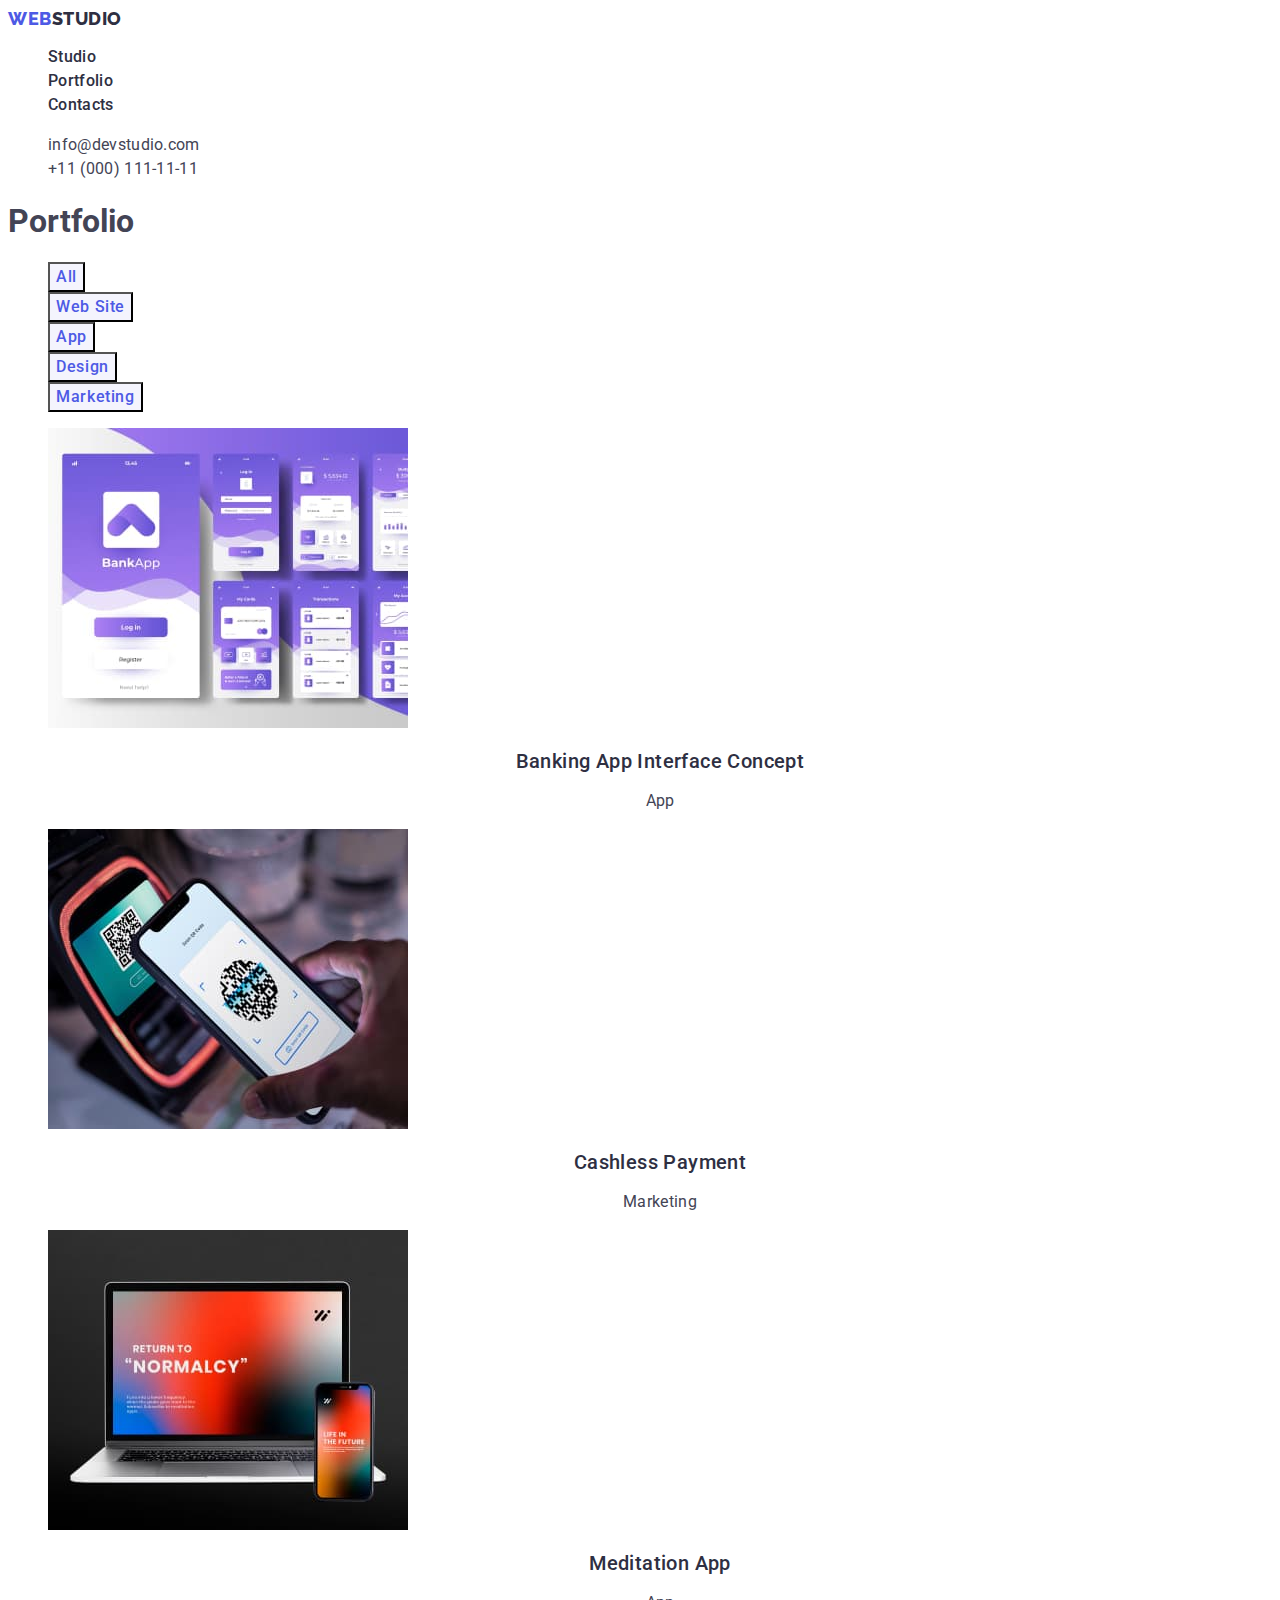
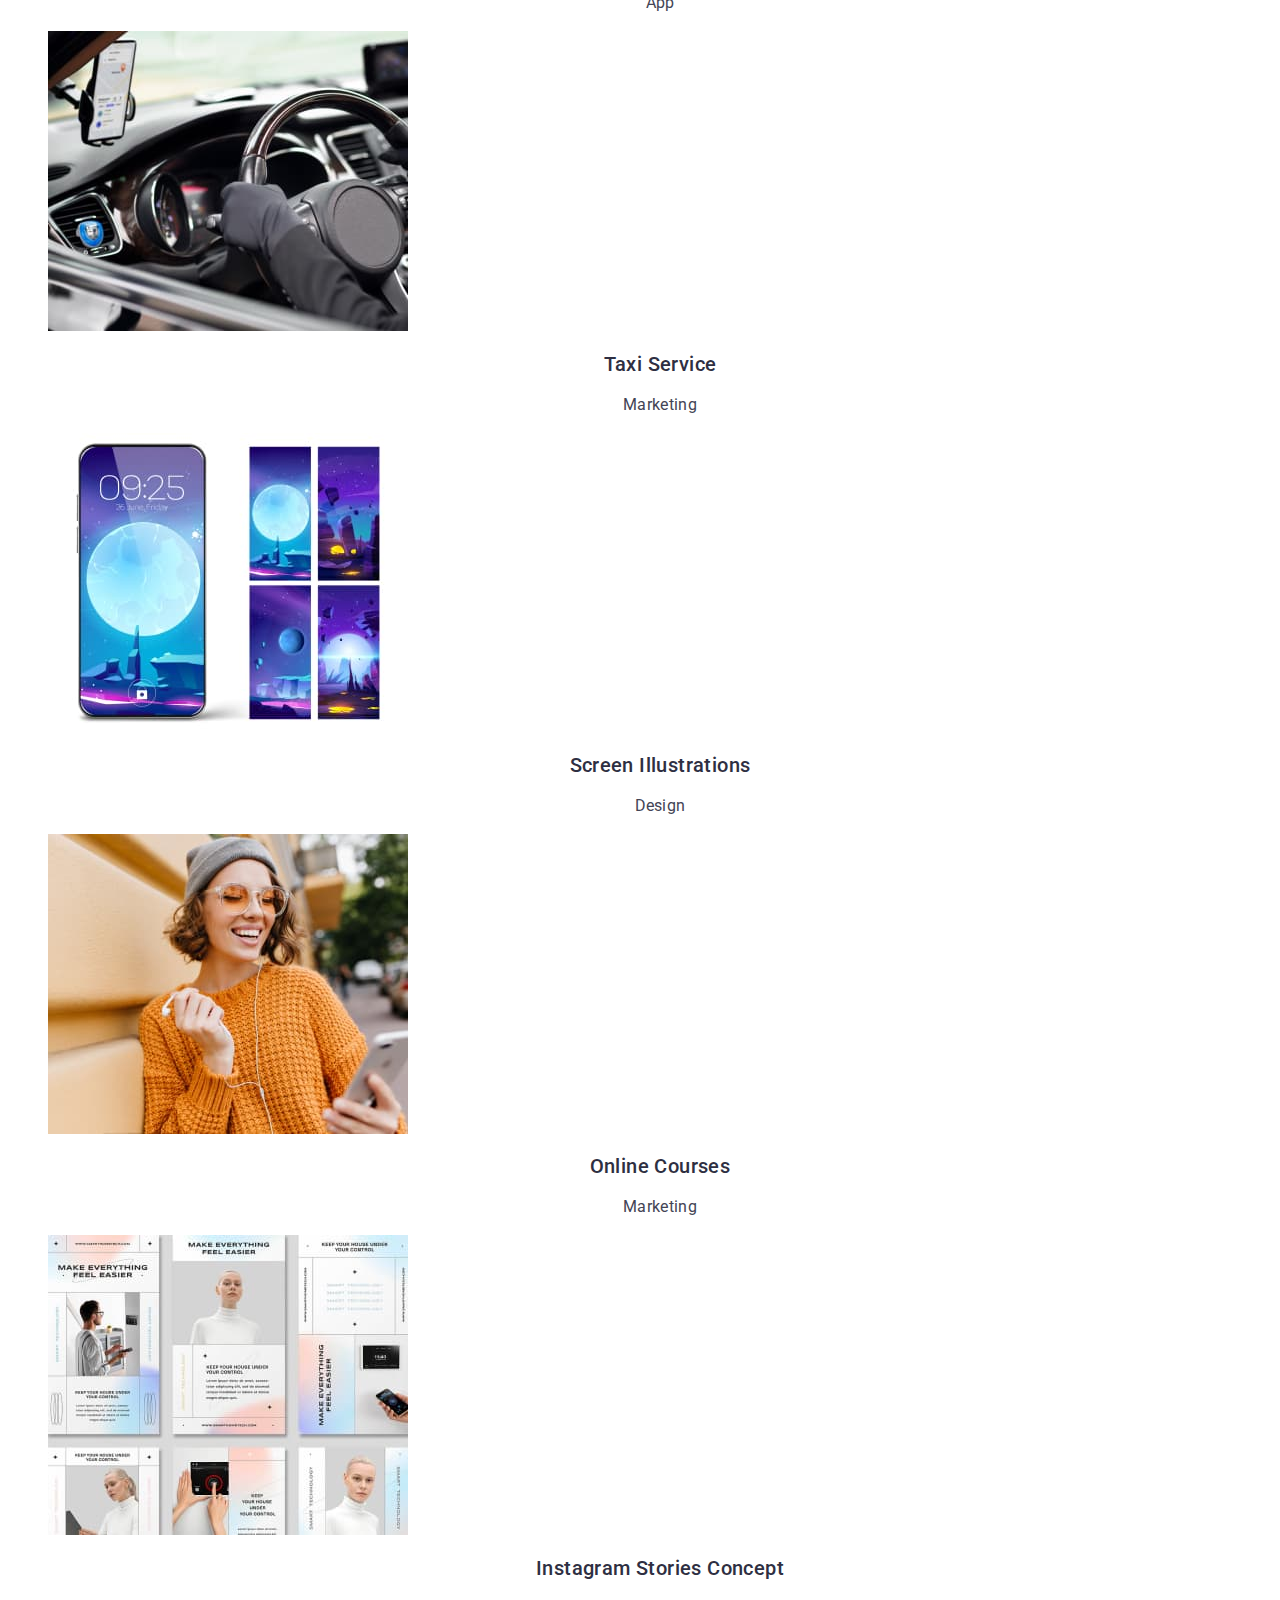
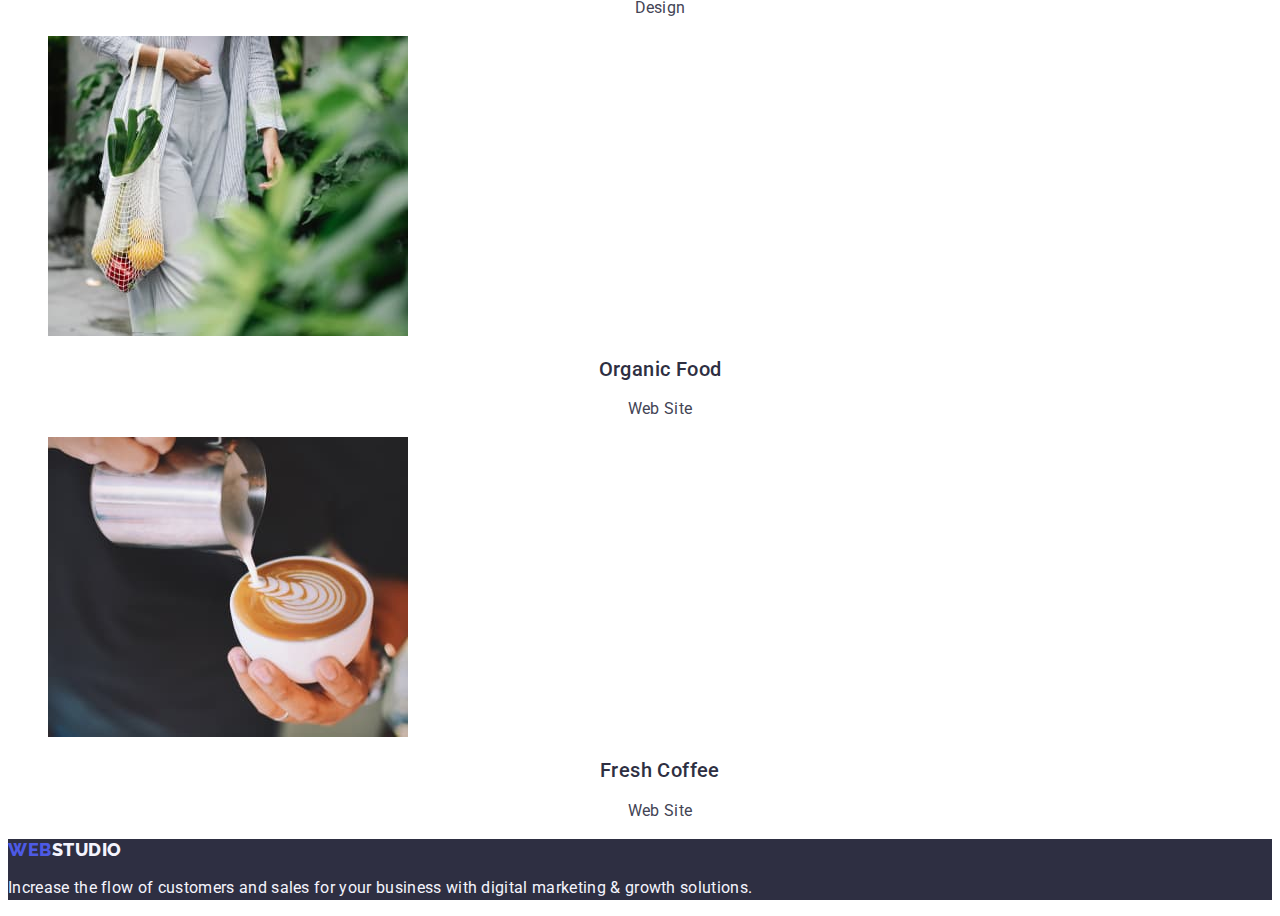
==== portfolio.html @ 51869959 "Initial commit" ====
<!DOCTYPE html>
<html lang="en">
  <head>
    <meta charset="UTF-8" />
    <meta http-equiv="X-UA-Compatible" content="IE=edge" />
    <meta name="viewport" content="width=device-width, initial-scale=1.0" />
    <title>Web Studio</title>
    <link rel="preconnect" href="https://fonts.googleapis.com" />
    <link rel="preconnect" href="https://fonts.gstatic.com" crossorigin />
    <link
      href="https://fonts.googleapis.com/css2?family=Raleway:wght@800&family=Roboto:wght@400;500;700;900&display=swap"
      rel="stylesheet"
    />
    <link rel="stylesheet" href="./css/styles.css" />
  </head>
  <body>
    <!-- HEADER -->
    <header>
      <nav>
        <a class="link logo" href="./index.html"
          >Web<span class="logo-studio">Studio</span></a
        >
        <ul class="list">
          <li>
            <a class="link menu-item" href="./index.html">Studio</a>
          </li>
          <li>
            <a class="link menu-item" href="./portfolio.html">Portfolio</a>
          </li>
          <li>
            <a class="link menu-item" href="">Contacts</a>
          </li>
        </ul>
      </nav>
      <address class="contact">
        <ul class="list contact-list">
          <li>
            <a class="link contact-item" href="mailto:info@devstudio.com"
              >info@devstudio.com</a
            >
          </li>
          <li>
            <a class="link contact-item" href="tel:+110001111111"
              >+11 (000) 111-11-11</a
            >
          </li>
        </ul>
      </address>
    </header>
    <main>
      <section>
        <h1>Portfolio</h1>
        <ul class="list">
          <li>
            <button class="btn-menu" type="button">All</button>
          </li>
          <li>
            <button class="btn-menu" type="button">Web Site</button>
          </li>
          <li>
            <button class="btn-menu" type="button">App</button>
          </li>
          <li>
            <button class="btn-menu" type="button">Design</button>
          </li>
          <li>
            <button class="btn-menu" type="button">Marketing</button>
          </li>
        </ul>
        <ul class="list">
          <li>
            <a class="link" href="">
              <img
                src="./images/portfolio/banking-app.jpg"
                alt="Examples of mobile banking application pages"
                width="360"
                height="300"
              />
              <h2 class="section-secondary-topic">
                Banking App Interface Concept
              </h2>
              <p class="section-description">App</p>
            </a>
          </li>
          <li>
            <a class="link" href="">
              <img
                src="./images/portfolio/cashless-payment.jpg"
                alt="using a smartphone, they scan the QR code from the payment terminal"
                width="360"
                height="300"
              />
              <h2 class="section-secondary-topic">Cashless Payment</h2>
              <p class="section-description">Marketing</p>
            </a>
          </li>
          <li>
            <a class="link" href="">
              <img
                src="./images/portfolio/meditation-app.jpg"
                alt="laptop and smartphone on which the application is open"
                width="360"
                height="300"
              />
              <h2 class="section-secondary-topic">Meditation App</h2>
              <p class="section-description">App</p>
            </a>
          </li>
          <li>
            <a class="link" href="">
              <img
                src="./images/portfolio/taxi-service.jpg"
                alt="the inside of the car driver's side, a smartphone with an open application - map is fixed on the windshield"
                width="360"
                height="300"
              />
              <h2 class="section-secondary-topic">Taxi Service</h2>
              <p class="section-description">Marketing</p>
            </a>
          </li>
          <li>
            <a class="link" href="">
              <img
                src="./images/portfolio/screen-illustrations.jpg"
                alt="a smartphone with an active screen showing wallpaper for the screen on the theme of the month, next to the smartphone are four examples of wallpaper for the screen on the theme of the month"
                width="360"
                height="300"
              />
              <h2 class="section-secondary-topic">Screen Illustrations</h2>
              <p class="section-description">Design</p>
            </a>
          </li>
          <li>
            <a class="link" href="">
              <img
                src="./images/portfolio/online-courses.jpg"
                alt="smiling girl in a sweater, glasses and a hat who holds a smartphone and headphones in her hands"
                width="360"
                height="300"
              />
              <h2 class="section-secondary-topic">Online Courses</h2>
              <p class="section-description">Marketing</p>
            </a>
          </li>
          <li>
            <a class="link" href="">
              <img
                src="./images/portfolio/instagram-stories.jpg"
                alt="Instagram stories showing design examples"
                width="360"
                height="300"
              />
              <h2 class="section-secondary-topic">Instagram Stories Concept</h2>
              <p class="section-description">Design</p>
            </a>
          </li>
          <li>
            <a class="link" href="">
              <img
                src="./images/portfolio/organic-food.jpg"
                alt="a woman in whose hands a ribbon of organic material with bio food"
                width="360"
                height="300"
              />
              <h2 class="section-secondary-topic">Organic Food</h2>
              <p class="section-description">Web Site</p>
            </a>
          </li>
          <li>
            <a class="link" href="">
              <img
                src="./images/portfolio/fresh-coffee.jpg"
                alt="man pouring cream into a cup of coffee"
                width="360"
                height="300"
              />
              <h2 class="section-secondary-topic">Fresh Coffee</h2>
              <p class="section-description">Web Site</p>
            </a>
          </li>
        </ul>
      </section>
    </main>
    <!-- FOOTER -->
    <footer class="footer">
      <a class="link logo" href="./index.html"
        >Web<span class="logo-studio logo-footer">Studio</span></a
      >
      <p class="footer-description">
        Increase the flow of customers and sales for your business with digital
        marketing & growth solutions.
      </p>
    </footer>
  </body>
</html>
---- css/styles.css ----
:root{
    --primary-color: #434455;
    --secondory-color: #2E2F42; 
    --primary-background: #FFFFFF;
    --sekondory-background: #2E2F42;
    --btn-hero-background: #4D5AE5;
    --active-color: #404BBF;
    --section-description-color: #434455;
    --footer-description-color: #F4F4FD;
    --hero-font-color: #FFFFFF;
    --btn-menu-color: #4D5AE5;
    --btn-menu-background: #F4F4FD;
    --active-font-color:#ffffff;
    --logo-font-color:#4d5ae5;
    --section-team-beckground: #F4F4FD;
}

body{
    font-family: 'Roboto', sans-serif;
    background: var(--primary-background);
    color: var(--primary-color);

}

.list {
    list-style: none;
}

.link {
    text-decoration: none;

}

/* ================= HEADER ====================== */
.logo{
    font-family: 'Raleway',sans-serif;
    font-style: normal;
    font-weight: 800;
    font-size: 18px;
    line-height: 1.17;
    letter-spacing: 0.03em;
    text-transform: uppercase;
    color: var(--logo-font-color);
}

.logo-studio{
   color: #2e2f42; 
}

.logo:hover,
.logo:focus {
    color: var(--active-color)
}

.menu-item {
    font-style: normal;
    font-weight: 500;
    font-size: 16px;
    line-height: 1.5;
    letter-spacing: 0.02em;
    color: var(--secondory-color);
}

.menu-item:hover,
.menu-item:focus {
    color: var(--active-color);
}

.contact {
    font-style: normal;
}

.contact-item {
    font-style: normal;
    font-weight: 400;
    font-size: 16px;
    line-height: 1.5;
    letter-spacing: 0.02em;
    color: var(--primary-color);
}
.contact-item:hover,
.contact-item:focus {
    color: var(--active-color);
}
/* ================= /HEADER ====================== */

/* ================= HERO ====================== */
.hero{
    background: var(--sekondory-background);
}
.hero-topic{
    font-style: normal;
    font-weight: 700;
    font-size: 56px;
    line-height: 1.07;
    text-align: center;
    letter-spacing: 0.02em;
    color: var(--hero-font-color);
}

.btn-hero{
    font-family: 'Roboto', sans-serif;
    font-weight: 500;
    font-size: 16px;
    line-height: 1.5;
    letter-spacing: 0.04em;
    color: var(--hero-font-color);
    background: var(--btn-hero-background);
    cursor: pointer;
}

.btn-hero:hover,
.btn-hero:focus {
    background: var(--active-color);
}
/* ================= /HERO ====================== */

/* ================= MAIN ====================== */
.section-secondary-topic{
    font-weight: 500;
    font-size: 20px;
    line-height: 1.2;
    text-align: center;
    letter-spacing: 0.02em;
    text-transform: capitalize;
    color: var(--secondory-color);
}

.section-description{
    font-size: 16px;
    line-height: 1.5;
    text-align: center;
    letter-spacing: 0.02em;
    color: var(--section-description-color);
}


.section-primary-topic{
    font-weight: 700;
    font-size: 36px;
    line-height: 1.11;
    text-align: center;
    letter-spacing: 0.02em;
    text-transform: capitalize;
    color: var(--secondory-color);
}

.section-team {
    background: var(--section-team-beckground);

}

.team-item{
    background-color: #FFFFFF;
}

/* ================= /MAIN ====================== */

/* ================= FOOTER ====================== */
.footer {
    background-color: var(--sekondory-background);
}
.footer-description {
    font-size: 16px;
    line-height: 1.5;
    letter-spacing: 0.02em;
    color: var(--footer-description-color);
}

.logo-footer{
    color:#f4f4fd;
}
/* ================= /FOOTER =====================FOOTER */


/* ================= PORTFOLIO =====================*/
.btn-menu{
    font-family: 'Roboto', sans-serif ;
    font-style: normal;
    font-weight: 500;
    font-size: 16px;
    line-height: 1.5;
    letter-spacing: 0.04em;
    color: var(--btn-menu-color);
    background: var(--btn-menu-background);
    cursor: pointer;
}

.btn-menu:hover,
.btn-menu:focus {
    color: var(--active-font-color);
    background: var(--active-color);
}

/* ================= /PORTFOLIO =====================*/
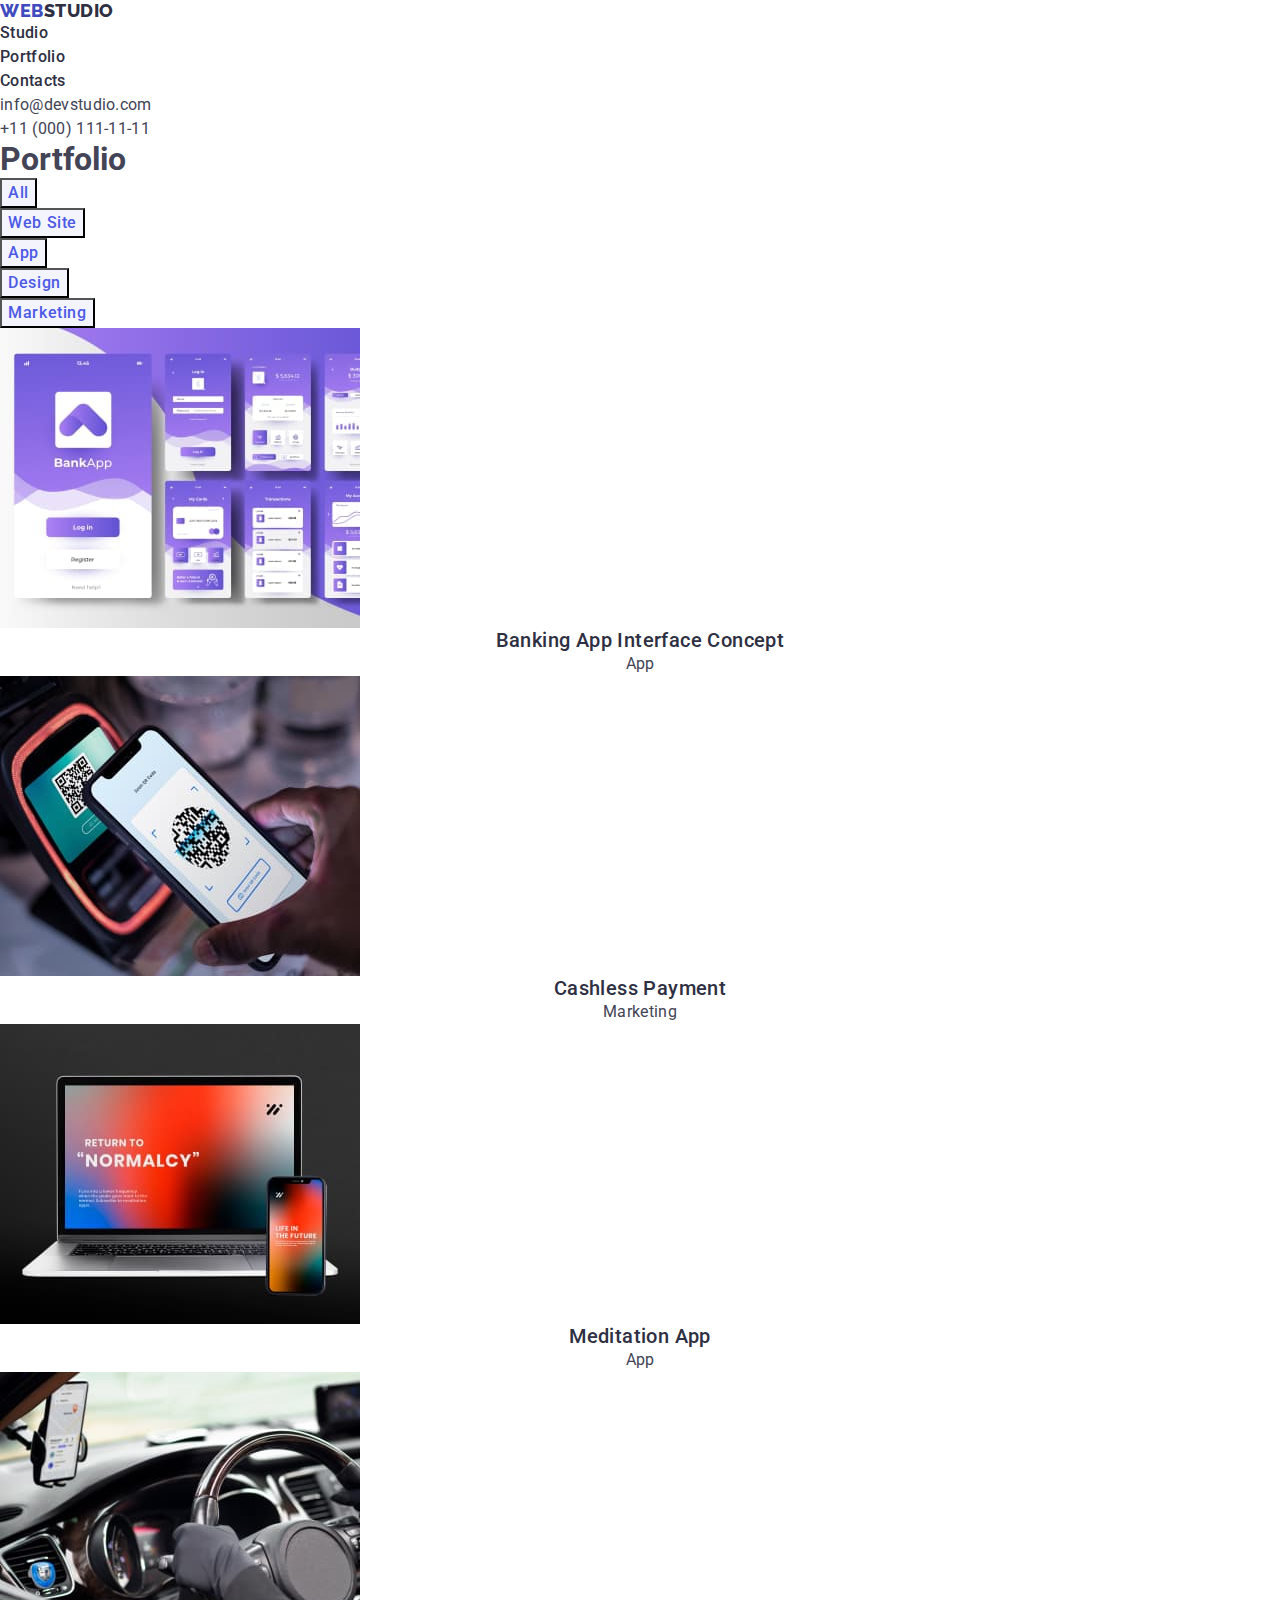
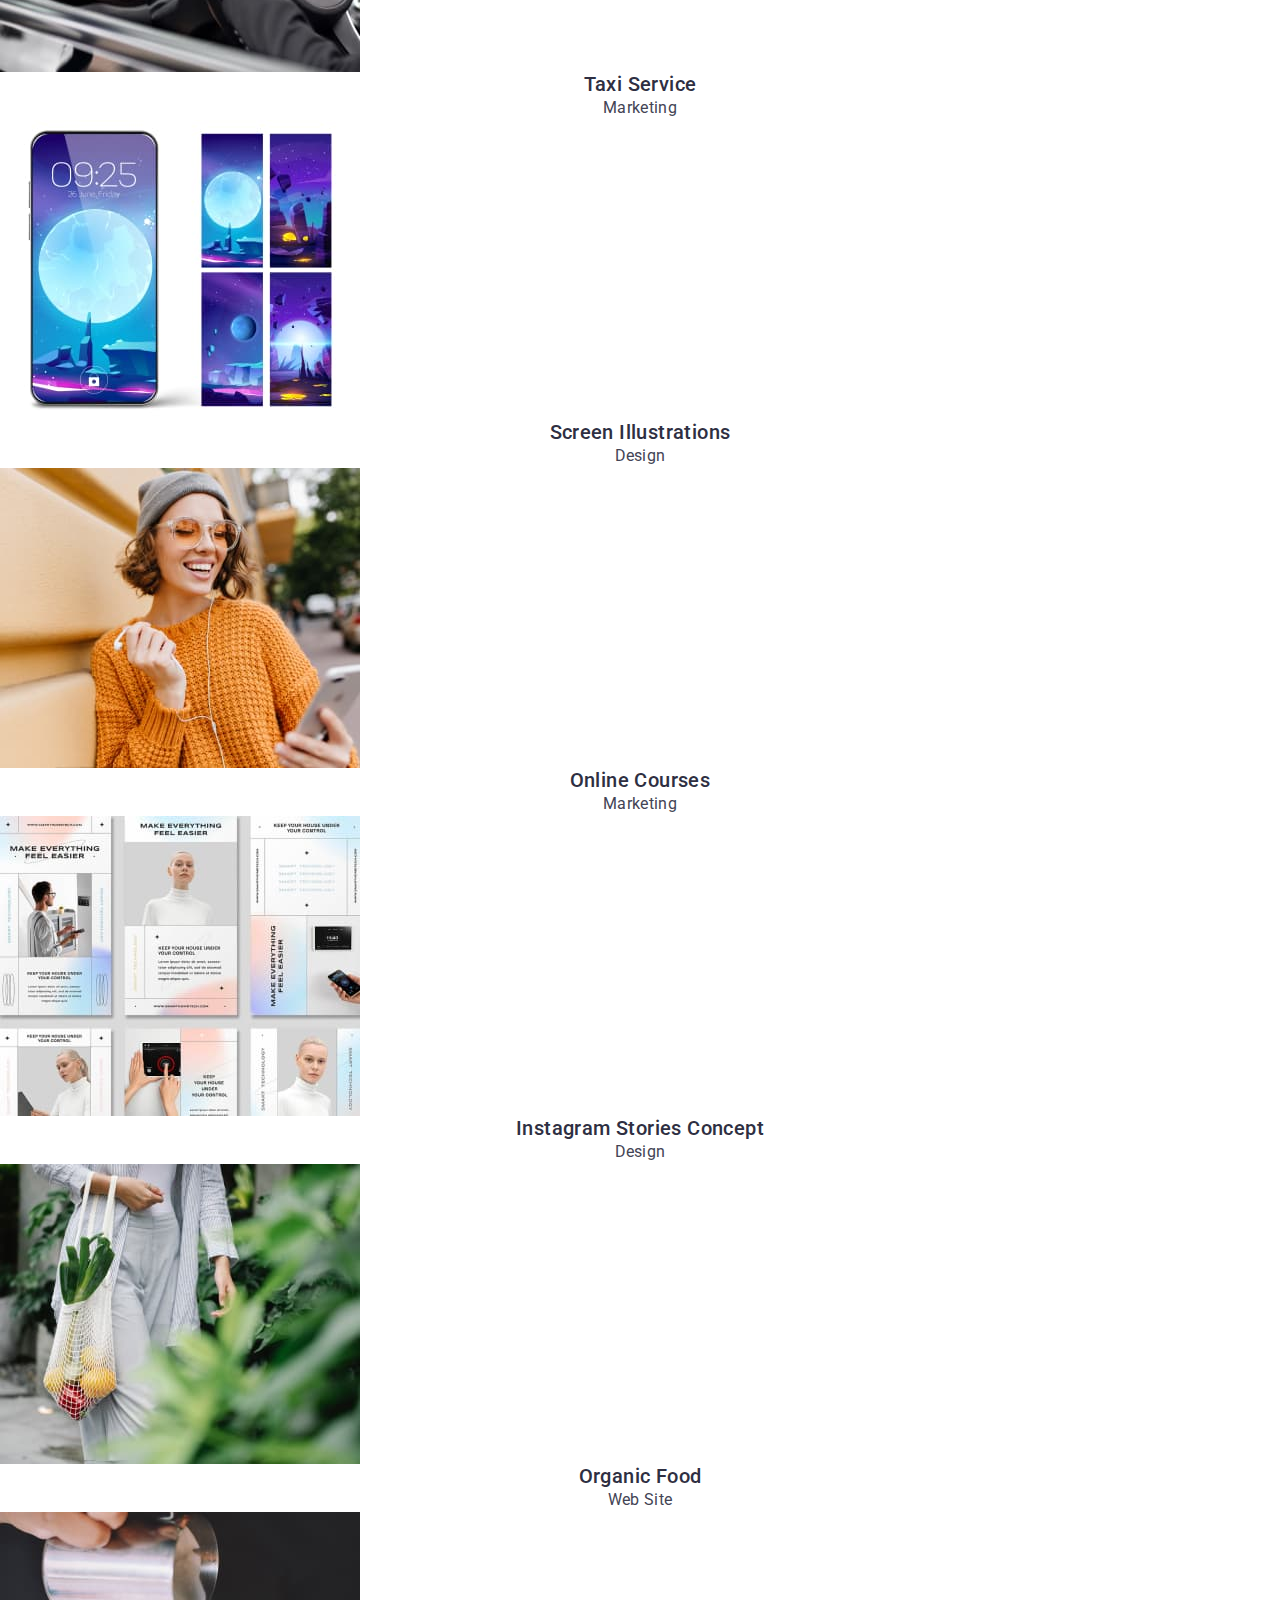
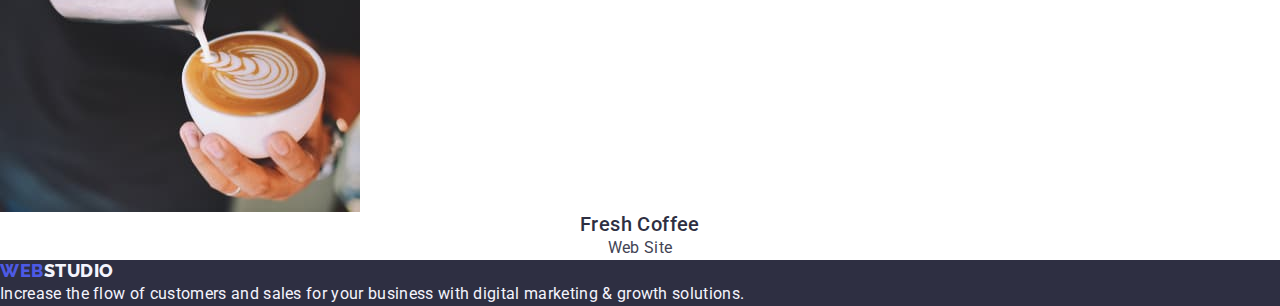
==== commit 5c5fdc88: "add modern-normolize+visually-hidden" ====
--- a/portfolio.html
+++ b/portfolio.html
@@ -11,6 +11,12 @@
       href="https://fonts.googleapis.com/css2?family=Raleway:wght@800&family=Roboto:wght@400;500;700;900&display=swap"
       rel="stylesheet"
     />
+    <link
+      href="
+https://cdn.jsdelivr.net/npm/modern-normalize@2.0.0/modern-normalize.min.css
+"
+      rel="stylesheet"
+    />
     <link rel="stylesheet" href="./css/styles.css" />
   </head>
   <body>
@@ -20,7 +26,7 @@
         <a class="link logo" href="./index.html"
           >Web<span class="logo-studio">Studio</span></a
         >
-        <ul class="list">
+        <ul class="">
           <li>
             <a class="link menu-item" href="./index.html">Studio</a>
           </li>
@@ -33,7 +39,7 @@
         </ul>
       </nav>
       <address class="contact">
-        <ul class="list contact-list">
+        <ul class="contact-list">
           <li>
             <a class="link contact-item" href="mailto:info@devstudio.com"
               >info@devstudio.com</a
@@ -50,7 +56,7 @@
     <main>
       <section>
         <h1>Portfolio</h1>
-        <ul class="list">
+        <ul class="">
           <li>
             <button class="btn-menu" type="button">All</button>
           </li>
@@ -67,7 +73,7 @@
             <button class="btn-menu" type="button">Marketing</button>
           </li>
         </ul>
-        <ul class="list">
+        <ul class="">
           <li>
             <a class="link" href="">
               <img
--- a/css/styles.css
+++ b/css/styles.css
@@ -15,21 +15,53 @@
     --section-team-beckground: #F4F4FD;
 }
 
-body{
+body {
     font-family: 'Roboto', sans-serif;
     background: var(--primary-background);
     color: var(--primary-color);
-
-}
-
-.list {
-    list-style: none;
-}
+}
+
+/* ======================== RESET ================= */
 
 .link {
     text-decoration: none;
-
-}
+    color: currentColor;
+}
+
+button {
+    color: currentColor;
+    cursor: pointer;
+}
+
+h1, h2, h3, h4, h5, h6, p {
+    margin: 0;
+}
+
+ul, ol {
+    list-style: none;
+    margin: 0;
+    padding: 0;
+}
+
+img {
+    display: block;
+}
+
+.visually-hidden {
+    position: absolute;
+    width: 1px;
+    height: 1px;
+    margin: -1px;
+    border: 0;
+    padding: 0;
+
+    white-space: nowrap;
+    clip-path: inset(100%);
+    clip: rect(0 0 0 0);
+    overflow: hidden;
+}
+/* ======================== /RESET ================= */
+
 
 /* ================= HEADER ====================== */
 .logo{
@@ -106,7 +138,7 @@
     letter-spacing: 0.04em;
     color: var(--hero-font-color);
     background: var(--btn-hero-background);
-    cursor: pointer;
+    
 }
 
 .btn-hero:hover,
@@ -183,7 +215,7 @@
     letter-spacing: 0.04em;
     color: var(--btn-menu-color);
     background: var(--btn-menu-background);
-    cursor: pointer;
+    
 }
 
 .btn-menu:hover,
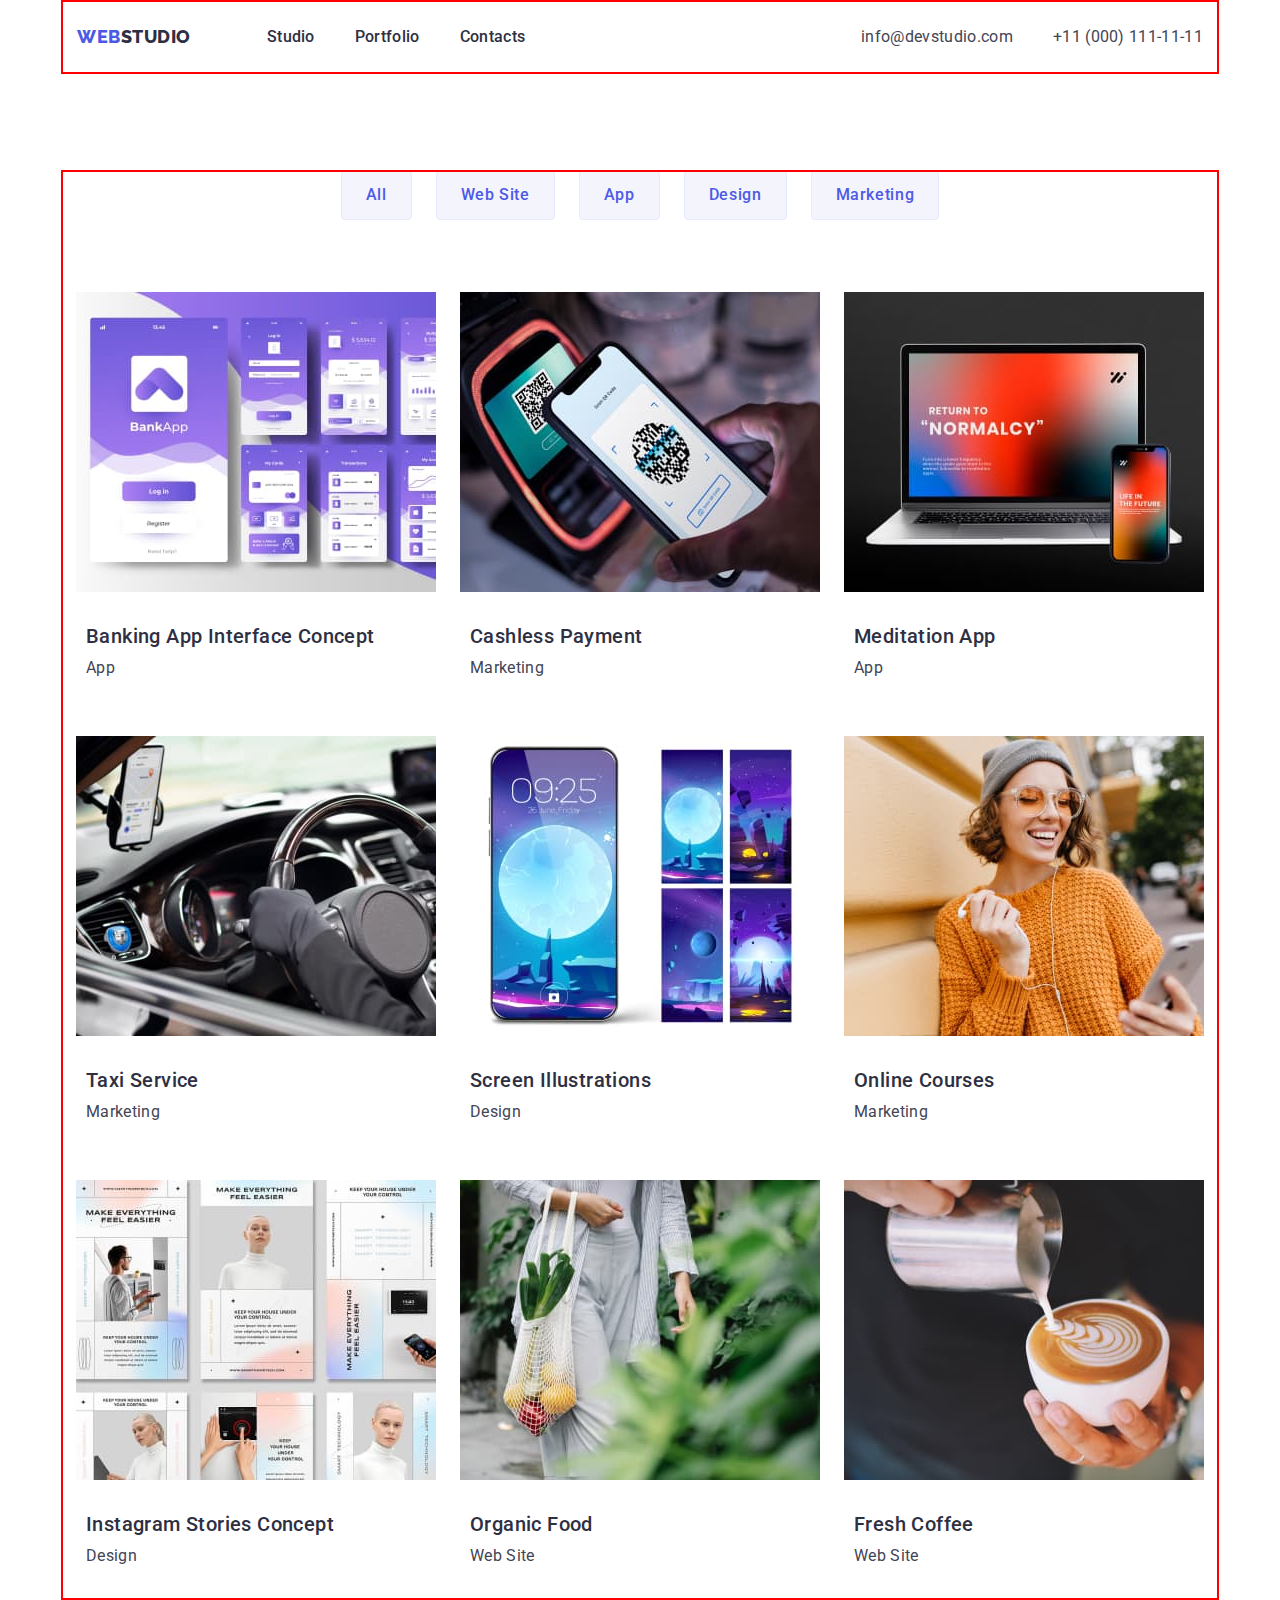
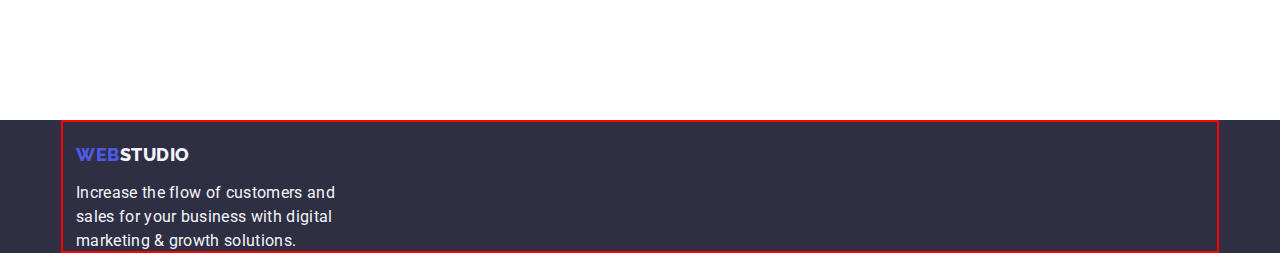
==== commit 588d8848: "add flex" ====
--- a/portfolio.html
+++ b/portfolio.html
@@ -21,181 +21,221 @@
   </head>
   <body>
     <!-- HEADER -->
-    <header>
-      <nav>
-        <a class="link logo" href="./index.html"
-          >Web<span class="logo-studio">Studio</span></a
-        >
-        <ul class="">
-          <li>
-            <a class="link menu-item" href="./index.html">Studio</a>
-          </li>
-          <li>
-            <a class="link menu-item" href="./portfolio.html">Portfolio</a>
-          </li>
-          <li>
-            <a class="link menu-item" href="">Contacts</a>
-          </li>
-        </ul>
-      </nav>
-      <address class="contact">
-        <ul class="contact-list">
-          <li>
-            <a class="link contact-item" href="mailto:info@devstudio.com"
-              >info@devstudio.com</a
-            >
-          </li>
-          <li>
-            <a class="link contact-item" href="tel:+110001111111"
-              >+11 (000) 111-11-11</a
-            >
-          </li>
-        </ul>
-      </address>
+    <header class="">
+      <div class="header conteiner">
+        <nav class="nav">
+          <a class="link logo" href="./index.html"
+            >Web<span class="logo-studio">Studio</span></a
+          >
+          <ul class="nav-menu">
+            <li class="nav-item">
+              <a class="link menu-item" href="./index.html">Studio</a>
+            </li>
+            <li class="nav-item">
+              <a class="link menu-item" href="./portfolio.html">Portfolio</a>
+            </li>
+            <li class="nav-item">
+              <a class="link menu-item" href="">Contacts</a>
+            </li>
+          </ul>
+        </nav>
+        <address class="contact">
+          <ul class="contact-list">
+            <li class="contact-info">
+              <a class="link contact-item" href="mailto:info@devstudio.com"
+                >info@devstudio.com</a
+              >
+            </li>
+            <li class="contact-info">
+              <a class="link contact-item" href="tel:+110001111111"
+                >+11 (000) 111-11-11</a
+              >
+            </li>
+          </ul>
+        </address>
+      </div>
     </header>
     <main>
-      <section>
-        <h1>Portfolio</h1>
-        <ul class="">
-          <li>
-            <button class="btn-menu" type="button">All</button>
-          </li>
-          <li>
-            <button class="btn-menu" type="button">Web Site</button>
-          </li>
-          <li>
-            <button class="btn-menu" type="button">App</button>
-          </li>
-          <li>
-            <button class="btn-menu" type="button">Design</button>
-          </li>
-          <li>
-            <button class="btn-menu" type="button">Marketing</button>
-          </li>
-        </ul>
-        <ul class="">
-          <li>
-            <a class="link" href="">
-              <img
-                src="./images/portfolio/banking-app.jpg"
-                alt="Examples of mobile banking application pages"
-                width="360"
-                height="300"
-              />
-              <h2 class="section-secondary-topic">
-                Banking App Interface Concept
-              </h2>
-              <p class="section-description">App</p>
-            </a>
-          </li>
-          <li>
-            <a class="link" href="">
-              <img
-                src="./images/portfolio/cashless-payment.jpg"
-                alt="using a smartphone, they scan the QR code from the payment terminal"
-                width="360"
-                height="300"
-              />
-              <h2 class="section-secondary-topic">Cashless Payment</h2>
-              <p class="section-description">Marketing</p>
-            </a>
-          </li>
-          <li>
-            <a class="link" href="">
-              <img
-                src="./images/portfolio/meditation-app.jpg"
-                alt="laptop and smartphone on which the application is open"
-                width="360"
-                height="300"
-              />
-              <h2 class="section-secondary-topic">Meditation App</h2>
-              <p class="section-description">App</p>
-            </a>
-          </li>
-          <li>
-            <a class="link" href="">
-              <img
-                src="./images/portfolio/taxi-service.jpg"
-                alt="the inside of the car driver's side, a smartphone with an open application - map is fixed on the windshield"
-                width="360"
-                height="300"
-              />
-              <h2 class="section-secondary-topic">Taxi Service</h2>
-              <p class="section-description">Marketing</p>
-            </a>
-          </li>
-          <li>
-            <a class="link" href="">
-              <img
-                src="./images/portfolio/screen-illustrations.jpg"
-                alt="a smartphone with an active screen showing wallpaper for the screen on the theme of the month, next to the smartphone are four examples of wallpaper for the screen on the theme of the month"
-                width="360"
-                height="300"
-              />
-              <h2 class="section-secondary-topic">Screen Illustrations</h2>
-              <p class="section-description">Design</p>
-            </a>
-          </li>
-          <li>
-            <a class="link" href="">
-              <img
-                src="./images/portfolio/online-courses.jpg"
-                alt="smiling girl in a sweater, glasses and a hat who holds a smartphone and headphones in her hands"
-                width="360"
-                height="300"
-              />
-              <h2 class="section-secondary-topic">Online Courses</h2>
-              <p class="section-description">Marketing</p>
-            </a>
-          </li>
-          <li>
-            <a class="link" href="">
-              <img
-                src="./images/portfolio/instagram-stories.jpg"
-                alt="Instagram stories showing design examples"
-                width="360"
-                height="300"
-              />
-              <h2 class="section-secondary-topic">Instagram Stories Concept</h2>
-              <p class="section-description">Design</p>
-            </a>
-          </li>
-          <li>
-            <a class="link" href="">
-              <img
-                src="./images/portfolio/organic-food.jpg"
-                alt="a woman in whose hands a ribbon of organic material with bio food"
-                width="360"
-                height="300"
-              />
-              <h2 class="section-secondary-topic">Organic Food</h2>
-              <p class="section-description">Web Site</p>
-            </a>
-          </li>
-          <li>
-            <a class="link" href="">
-              <img
-                src="./images/portfolio/fresh-coffee.jpg"
-                alt="man pouring cream into a cup of coffee"
-                width="360"
-                height="300"
-              />
-              <h2 class="section-secondary-topic">Fresh Coffee</h2>
-              <p class="section-description">Web Site</p>
-            </a>
-          </li>
-        </ul>
+      <section class="portfolio-section">
+        <div class="portfolio conteiner">
+          <h1 class="visually-hidden">Portfolio</h1>
+          <ul class="btn-list card-set">
+            <li class="btn-item card-set-items">
+              <button class="btn-menu" type="button">All</button>
+            </li>
+            <li class="btn-item card-set-items">
+              <button class="btn-menu" type="button">Web Site</button>
+            </li>
+            <li class="btn-item card-set-items">
+              <button class="btn-menu" type="button">App</button>
+            </li>
+            <li class="btn-item card-set-items">
+              <button class="btn-menu" type="button">Design</button>
+            </li>
+            <li class="btn-item card-set-items">
+              <button class="btn-menu" type="button">Marketing</button>
+            </li>
+          </ul>
+          <ul class="example-list card-set">
+            <li class="example-item card-set-items">
+              <a class="link" href="">
+                <img
+                  src="./images/portfolio/banking-app.jpg"
+                  alt="Examples of mobile banking application pages"
+                  width="360"
+                  height="300"
+                />
+                <div class="example-item-wrape">
+                  <h2 class="examle-item-topic section-secondary-topic">
+                    Banking App Interface Concept
+                  </h2>
+                  <p class="section-description">App</p>
+                </div>
+              </a>
+            </li>
+            <li class="example-item card-set-items">
+              <a class="link" href="">
+                <img
+                  src="./images/portfolio/cashless-payment.jpg"
+                  alt="using a smartphone, they scan the QR code from the payment terminal"
+                  width="360"
+                  height="300"
+                />
+                <div class="example-item-wrape">
+                  <h2 class="examle-item-topic section-secondary-topic">
+                    Cashless Payment
+                  </h2>
+                  <p class="section-description">Marketing</p>
+                </div>
+              </a>
+            </li>
+            <li class="example-item card-set-items">
+              <a class="link" href="">
+                <img
+                  src="./images/portfolio/meditation-app.jpg"
+                  alt="laptop and smartphone on which the application is open"
+                  width="360"
+                  height="300"
+                />
+                <div class="example-item-wrape">
+                  <h2 class="examle-item-topic section-secondary-topic">
+                    Meditation App
+                  </h2>
+                  <p class="section-description">App</p>
+                </div>
+              </a>
+            </li>
+            <li class="example-item card-set-items">
+              <a class="link" href="">
+                <img
+                  src="./images/portfolio/taxi-service.jpg"
+                  alt="the inside of the car driver's side, a smartphone with an open application - map is fixed on the windshield"
+                  width="360"
+                  height="300"
+                />
+                <div class="example-item-wrape">
+                  <h2 class="examle-item-topic section-secondary-topic">
+                    Taxi Service
+                  </h2>
+                  <p class="section-description">Marketing</p>
+                </div>
+              </a>
+            </li>
+            <li class="example-item card-set-items">
+              <a class="link" href="">
+                <img
+                  src="./images/portfolio/screen-illustrations.jpg"
+                  alt="a smartphone with an active screen showing wallpaper for the screen on the theme of the month, next to the smartphone are four examples of wallpaper for the screen on the theme of the month"
+                  width="360"
+                  height="300"
+                />
+                <div class="example-item-wrape">
+                  <h2 class="examle-item-topic section-secondary-topic">
+                    Screen Illustrations
+                  </h2>
+                  <p class="section-description">Design</p>
+                </div>
+              </a>
+            </li>
+            <li class="example-item card-set-items">
+              <a class="link" href="">
+                <img
+                  src="./images/portfolio/online-courses.jpg"
+                  alt="smiling girl in a sweater, glasses and a hat who holds a smartphone and headphones in her hands"
+                  width="360"
+                  height="300"
+                />
+                <div class="example-item-wrape">
+                  <h2 class="examle-item-topic section-secondary-topic">
+                    Online Courses
+                  </h2>
+                  <p class="section-description">Marketing</p>
+                </div>
+              </a>
+            </li>
+            <li class="example-item card-set-items">
+              <a class="link" href="">
+                <img
+                  src="./images/portfolio/instagram-stories.jpg"
+                  alt="Instagram stories showing design examples"
+                  width="360"
+                  height="300"
+                />
+                <div class="example-item-wrape">
+                  <h2 class="examle-item-topic section-secondary-topic">
+                    Instagram Stories Concept
+                  </h2>
+                  <p class="section-description">Design</p>
+                </div>
+              </a>
+            </li>
+            <li class="example-item card-set-items">
+              <a class="link" href="">
+                <img
+                  src="./images/portfolio/organic-food.jpg"
+                  alt="a woman in whose hands a ribbon of organic material with bio food"
+                  width="360"
+                  height="300"
+                />
+                <div class="example-item-wrape">
+                  <h2 class="examle-item-topic section-secondary-topic">
+                    Organic Food
+                  </h2>
+                  <p class="section-description">Web Site</p>
+                </div>
+              </a>
+            </li>
+            <li class="example-item card-set-items">
+              <a class="link" href="">
+                <img
+                  src="./images/portfolio/fresh-coffee.jpg"
+                  alt="man pouring cream into a cup of coffee"
+                  width="360"
+                  height="300"
+                />
+                <div class="example-item-wrape">
+                  <h2 class="examle-item-topic section-secondary-topic">
+                    Fresh Coffee
+                  </h2>
+                  <p class="section-description">Web Site</p>
+                </div>
+              </a>
+            </li>
+          </ul>
+        </div>
       </section>
     </main>
     <!-- FOOTER -->
-    <footer class="footer">
-      <a class="link logo" href="./index.html"
-        >Web<span class="logo-studio logo-footer">Studio</span></a
-      >
-      <p class="footer-description">
-        Increase the flow of customers and sales for your business with digital
-        marketing & growth solutions.
-      </p>
+    <footer class="footer-bgr">
+      <div class="footer conteiner">
+        <a class="link logo indent-footer-logo" href="./index.html"
+          >Web<span class="logo-studio logo-footer">Studio</span></a
+        >
+        <p class="footer-description">
+          Increase the flow of customers and sales for your business with
+          digital marketing & growth solutions.
+        </p>
+      </div>
     </footer>
   </body>
 </html>
--- a/css/styles.css
+++ b/css/styles.css
@@ -13,6 +13,13 @@
     --active-font-color:#ffffff;
     --logo-font-color:#4d5ae5;
     --section-team-beckground: #F4F4FD;
+    --cornflower: #E7E9FC;
+
+    /* others */
+
+    --btn-border-radsus: 4px;
+    --indend: 24px;
+    --items: 4;
 }
 
 body {
@@ -45,6 +52,8 @@
 
 img {
     display: block;
+    max-width: 100%;
+    height: auto;
 }
 
 .visually-hidden {
@@ -63,8 +72,71 @@
 /* ======================== /RESET ================= */
 
 
+
+.values {
+    padding-top: 120px;
+}
+.conteiner {
+    width: 1158px;
+    padding: 0 15px;
+    margin: 0 auto;
+    outline: 2px solid red;
+    outline-offset: -2px;
+
+}
+
+.section {
+    padding-bottom: 120px;
+}  
+
+.portfolio-section {
+    padding-top: 96px;
+    padding-bottom: 120px;
+}
+
+.text-center {
+    text-align: center;
+}
+
+/* flex grid*/
+
+.card-set {
+    display: flex;
+    flex-wrap: wrap;
+    gap: var(--indent, 24px);
+}
+
+.card-set-items{
+    flex-basis: calc((100% - var(--indent, 24px)) * (var(--items, 4) -1) / var(--items, 4));
+}
+
+
 /* ================= HEADER ====================== */
+
+.header {
+    border: 1px solid var(--cornflower);
+}
+
+.header {
+    display: flex;
+    align-items: center;
+    
+}
+
+.nav {
+    display: flex;
+    align-items: center;
+}
+
+
 .logo{
+    display: block;
+    padding-top: 24px;
+    padding-bottom: 24px;
+    margin-right: 76px;
+
+    color: var(--logo-font-color);
+
     font-family: 'Raleway',sans-serif;
     font-style: normal;
     font-weight: 800;
@@ -72,7 +144,7 @@
     line-height: 1.17;
     letter-spacing: 0.03em;
     text-transform: uppercase;
-    color: var(--logo-font-color);
+    
 }
 
 .logo-studio{
@@ -84,13 +156,29 @@
     color: var(--active-color)
 }
 
+.nav-menu {
+    display: flex;
+    align-items: center;
+}
+
+.nav-menu .nav-item+.nav-item {
+    margin-left: 40px;
+}
+
 .menu-item {
+    display: block;
+    padding-top: 24px;
+    padding-bottom: 24px;
+
+    color: var(--secondory-color);
+
+
     font-style: normal;
     font-weight: 500;
     font-size: 16px;
     line-height: 1.5;
     letter-spacing: 0.02em;
-    color: var(--secondory-color);
+    
 }
 
 .menu-item:hover,
@@ -99,45 +187,85 @@
 }
 
 .contact {
-    font-style: normal;
-}
+    margin-left: auto;
+    font-style: normal;
+}
+
+.contact-list {
+    display: flex;
+}
+
+
+
+
+.contact .contact-info + .contact-info {
+    margin-left: 40px;
+}
+
 
 .contact-item {
+    display: block;
+    padding-top: 24px;
+    padding-bottom: 24px;
+
+    letter-spacing: 0.02em;
+    color: var(--primary-color);
+
+
     font-style: normal;
     font-weight: 400;
     font-size: 16px;
     line-height: 1.5;
-    letter-spacing: 0.02em;
-    color: var(--primary-color);
 }
 .contact-item:hover,
 .contact-item:focus {
     color: var(--active-color);
 }
+
 /* ================= /HEADER ====================== */
 
 /* ================= HERO ====================== */
-.hero{
+.hero-bgr{
     background: var(--sekondory-background);
-}
+    text-align: center;
+}
+
 .hero-topic{
+    display: block;
+    width: 496px;
+    margin: 0 auto;
+    margin-bottom: 48px;
+
+    color: var(--hero-font-color);
+
     font-style: normal;
     font-weight: 700;
     font-size: 56px;
     line-height: 1.07;
-    text-align: center;
-    letter-spacing: 0.02em;
+    letter-spacing: 0.02em;
+    
+}
+
+.btn-hero{
+    display: inline-block;
+    min-width: 169px;
+    min-height: 56px;
+    padding: 16px 32px;
+
+    border-radius: var(--btn-border-radsus);
+    background: var(--logo-font-color);
+    box-shadow: 0px 4px 4px 0px rgba(0, 0, 0, 0.15);
+
     color: var(--hero-font-color);
-}
-
-.btn-hero{
+    background: var(--btn-hero-background);
+
     font-family: 'Roboto', sans-serif;
     font-weight: 500;
     font-size: 16px;
     line-height: 1.5;
     letter-spacing: 0.04em;
-    color: var(--hero-font-color);
-    background: var(--btn-hero-background);
+
+   
     
 }
 
@@ -152,7 +280,6 @@
     font-weight: 500;
     font-size: 20px;
     line-height: 1.2;
-    text-align: center;
     letter-spacing: 0.02em;
     text-transform: capitalize;
     color: var(--secondory-color);
@@ -161,7 +288,6 @@
 .section-description{
     font-size: 16px;
     line-height: 1.5;
-    text-align: center;
     letter-spacing: 0.02em;
     color: var(--section-description-color);
 }
@@ -186,13 +312,47 @@
     background-color: #FFFFFF;
 }
 
+
+
+.values-list {
+    flex-wrap: nowrap;
+}
+.values-topic {
+    margin-bottom: 8px;
+}
+
+.examples-work-list{
+    --items: 3;
+}
+
+.examples-work-topic{
+    margin-bottom: 72px;
+}
+
+.team-topic {
+    margin-bottom: 72px;
+}
+
+.team-wraper{
+    padding: 32px 10px;
+}
+
+.team-name {
+    margin-bottom: 8px;
+}
 /* ================= /MAIN ====================== */
 
 /* ================= FOOTER ====================== */
+.footer-bgr {
+    background-color: var(--sekondory-background);
+}
+
 .footer {
-    background-color: var(--sekondory-background);
+    display: flex;
+    flex-direction: column;
 }
 .footer-description {
+    max-width: 264px;
     font-size: 16px;
     line-height: 1.5;
     letter-spacing: 0.02em;
@@ -202,19 +362,41 @@
 .logo-footer{
     color:#f4f4fd;
 }
+
+.indent-footer-logo {
+    padding-bottom: 0;
+    margin-bottom: 16px;
+}
 /* ================= /FOOTER =====================FOOTER */
 
 
 /* ================= PORTFOLIO =====================*/
+.btn-list {
+    --items: 5;
+    justify-content: center;
+    align-items: center;
+    margin-bottom: 72px;
+}
+
 .btn-menu{
-    font-family: 'Roboto', sans-serif ;
-    font-style: normal;
-    font-weight: 500;
-    font-size: 16px;
-    line-height: 1.5;
-    letter-spacing: 0.04em;
+
+    min-width: 69px;
+    min-height: 48px;
+    padding: 12px 24px;
+
+
+    border-radius: var(--btn-border-radsus);
+    border: 1px solid var(--cornflower);
+
     color: var(--btn-menu-color);
     background: var(--btn-menu-background);
+
+    font-family: 'Roboto', sans-serif ;
+    font-style: normal;
+    font-weight: 500;
+    font-size: 16px;
+    line-height: 1.5;
+    letter-spacing: 0.04em;
     
 }
 
@@ -222,6 +404,18 @@
 .btn-menu:focus {
     color: var(--active-font-color);
     background: var(--active-color);
-}
-
+    box-shadow: 0px 2px 2px 0px rgba(0, 0, 0, 0.12), 0px 2px 1px 0px rgba(0, 0, 0, 0.08), 0px 3px 1px 0px rgba(0, 0, 0, 0.10);
+}
+
+.example-list {
+    --items: 3;
+}
+
+.example-item-wrape {
+    padding: 32px 10px;
+}
+
+.examle-item-topic{
+    margin-bottom: 8px;
+}
 /* ================= /PORTFOLIO =====================*/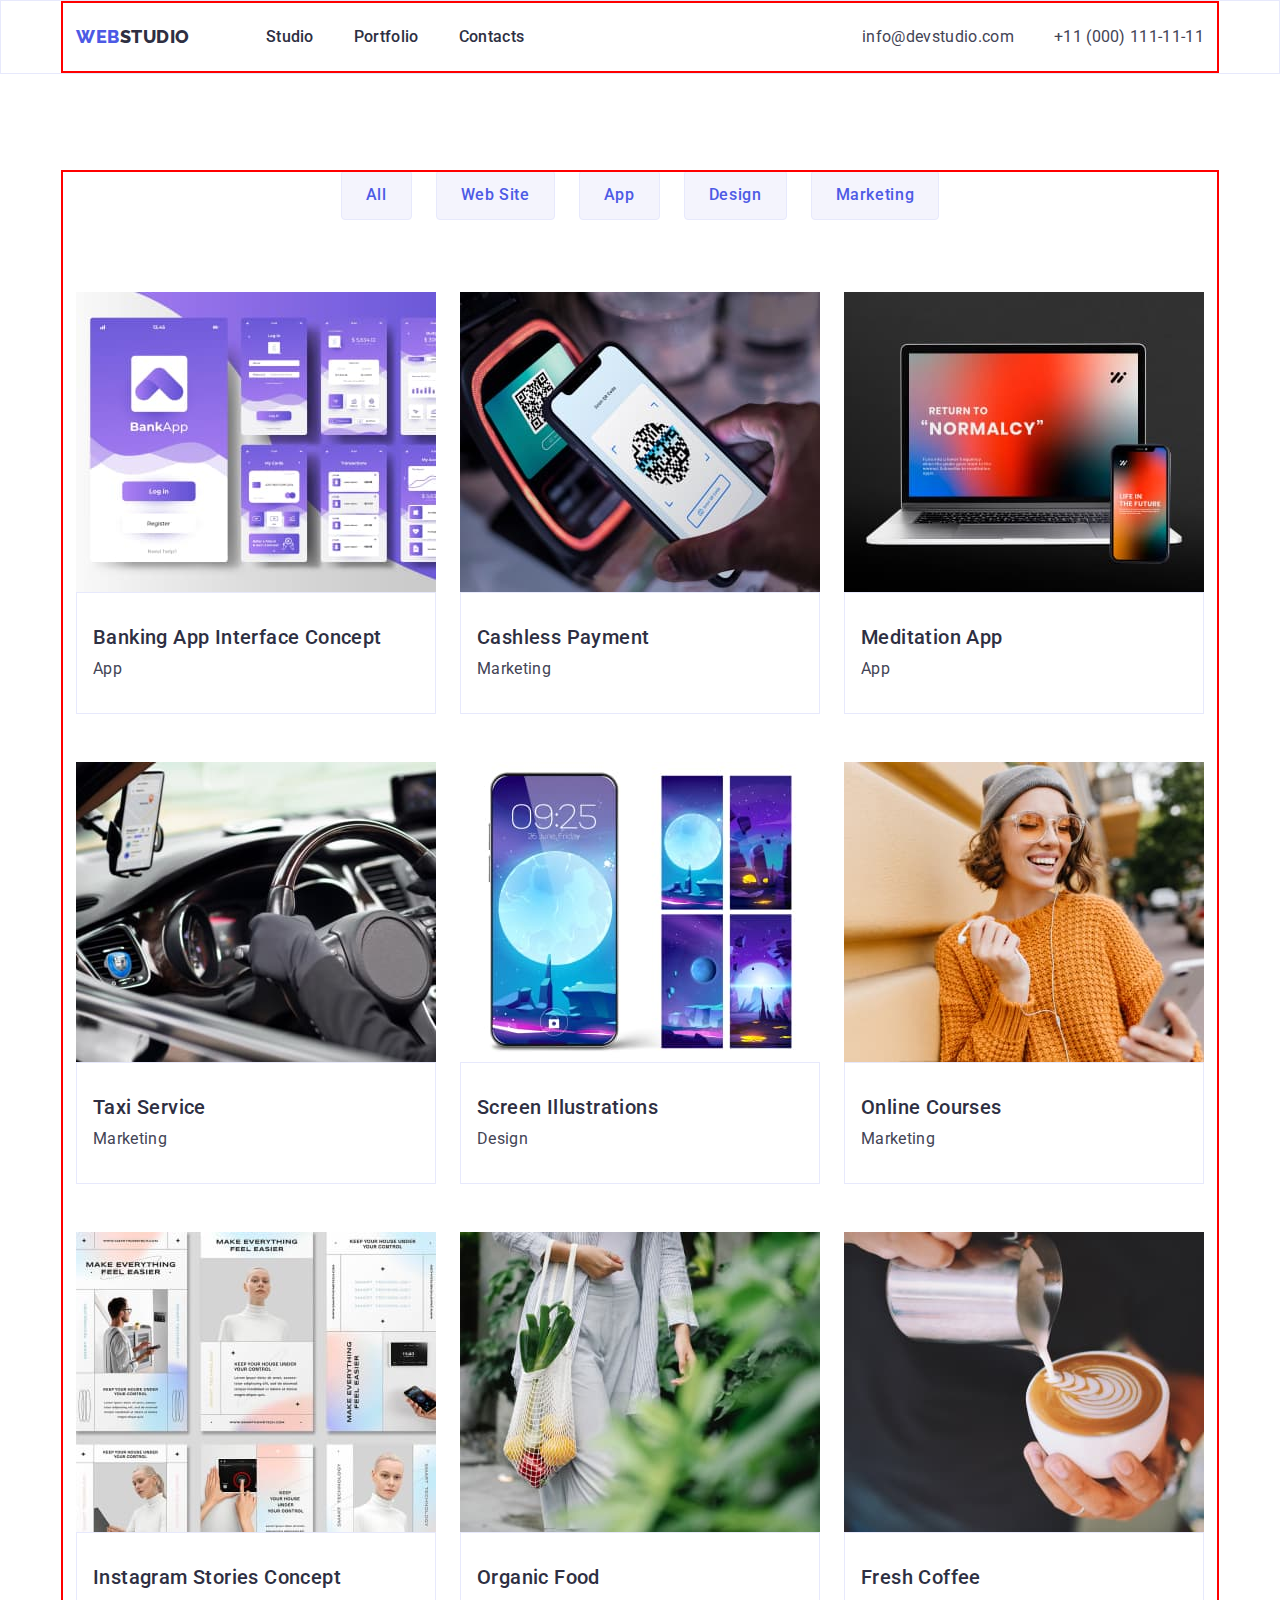
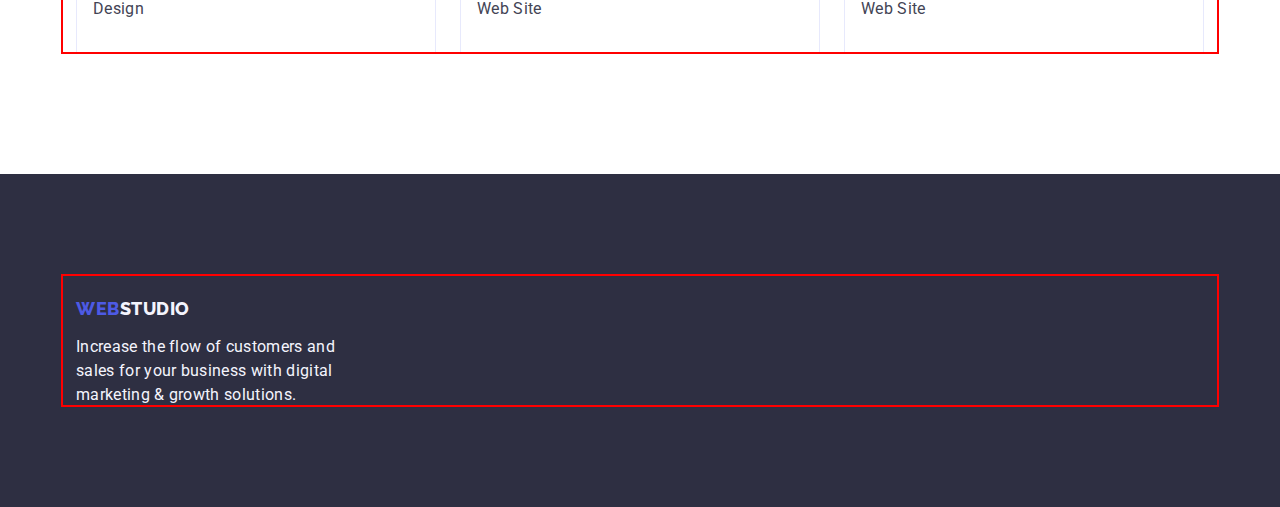
==== commit ed98c438: "fixed HW" ====
--- a/portfolio.html
+++ b/portfolio.html
@@ -12,17 +12,17 @@
       rel="stylesheet"
     />
     <link
+      rel="stylesheet"
       href="
 https://cdn.jsdelivr.net/npm/modern-normalize@2.0.0/modern-normalize.min.css
 "
-      rel="stylesheet"
     />
     <link rel="stylesheet" href="./css/styles.css" />
   </head>
   <body>
     <!-- HEADER -->
-    <header class="">
-      <div class="header conteiner">
+    <header class="header">
+      <div class="header-wrap container">
         <nav class="nav">
           <a class="link logo" href="./index.html"
             >Web<span class="logo-studio">Studio</span></a
@@ -57,7 +57,7 @@
     </header>
     <main>
       <section class="portfolio-section">
-        <div class="portfolio conteiner">
+        <div class="portfolio container">
           <h1 class="visually-hidden">Portfolio</h1>
           <ul class="btn-list card-set">
             <li class="btn-item card-set-items">
@@ -227,7 +227,7 @@
     </main>
     <!-- FOOTER -->
     <footer class="footer-bgr">
-      <div class="footer conteiner">
+      <div class="footer container">
         <a class="link logo indent-footer-logo" href="./index.html"
           >Web<span class="logo-studio logo-footer">Studio</span></a
         >
--- a/css/styles.css
+++ b/css/styles.css
@@ -76,7 +76,7 @@
 .values {
     padding-top: 120px;
 }
-.conteiner {
+.container {
     width: 1158px;
     padding: 0 15px;
     margin: 0 auto;
@@ -117,7 +117,7 @@
     border: 1px solid var(--cornflower);
 }
 
-.header {
+.header-wrap {
     display: flex;
     align-items: center;
     
@@ -159,11 +159,11 @@
 .nav-menu {
     display: flex;
     align-items: center;
-}
-
-.nav-menu .nav-item+.nav-item {
-    margin-left: 40px;
-}
+    gap: 40px;
+}
+
+
+
 
 .menu-item {
     display: block;
@@ -193,14 +193,12 @@
 
 .contact-list {
     display: flex;
-}
-
-
-
-
-.contact .contact-info + .contact-info {
-    margin-left: 40px;
-}
+    gap: 40px;
+}
+
+
+
+
 
 
 .contact-item {
@@ -228,11 +226,12 @@
 .hero-bgr{
     background: var(--sekondory-background);
     text-align: center;
+    padding: 188px 0;
 }
 
 .hero-topic{
     display: block;
-    width: 496px;
+    max-width: 496px;
     margin: 0 auto;
     margin-bottom: 48px;
 
@@ -247,11 +246,14 @@
 }
 
 .btn-hero{
-    display: inline-block;
+    display: block;
     min-width: 169px;
-    min-height: 56px;
+    height: 56px;
     padding: 16px 32px;
 
+    margin: auto;
+
+    border: none;
     border-radius: var(--btn-border-radsus);
     background: var(--logo-font-color);
     box-shadow: 0px 4px 4px 0px rgba(0, 0, 0, 0.15);
@@ -334,7 +336,7 @@
 }
 
 .team-wraper{
-    padding: 32px 10px;
+    padding: 32px 16px;
 }
 
 .team-name {
@@ -345,6 +347,7 @@
 /* ================= FOOTER ====================== */
 .footer-bgr {
     background-color: var(--sekondory-background);
+    padding: 100px 0;
 }
 
 .footer {
@@ -364,6 +367,7 @@
 }
 
 .indent-footer-logo {
+    display: inline-block;
     padding-bottom: 0;
     margin-bottom: 16px;
 }
@@ -405,14 +409,18 @@
     color: var(--active-font-color);
     background: var(--active-color);
     box-shadow: 0px 2px 2px 0px rgba(0, 0, 0, 0.12), 0px 2px 1px 0px rgba(0, 0, 0, 0.08), 0px 3px 1px 0px rgba(0, 0, 0, 0.10);
-}
+    border: 1px solid transparent;
+}
+
 
 .example-list {
     --items: 3;
+    row-gap: 48px;
 }
 
 .example-item-wrape {
-    padding: 32px 10px;
+    padding: 32px 16px;
+    border: 1px solid var(--cornflower)
 }
 
 .examle-item-topic{
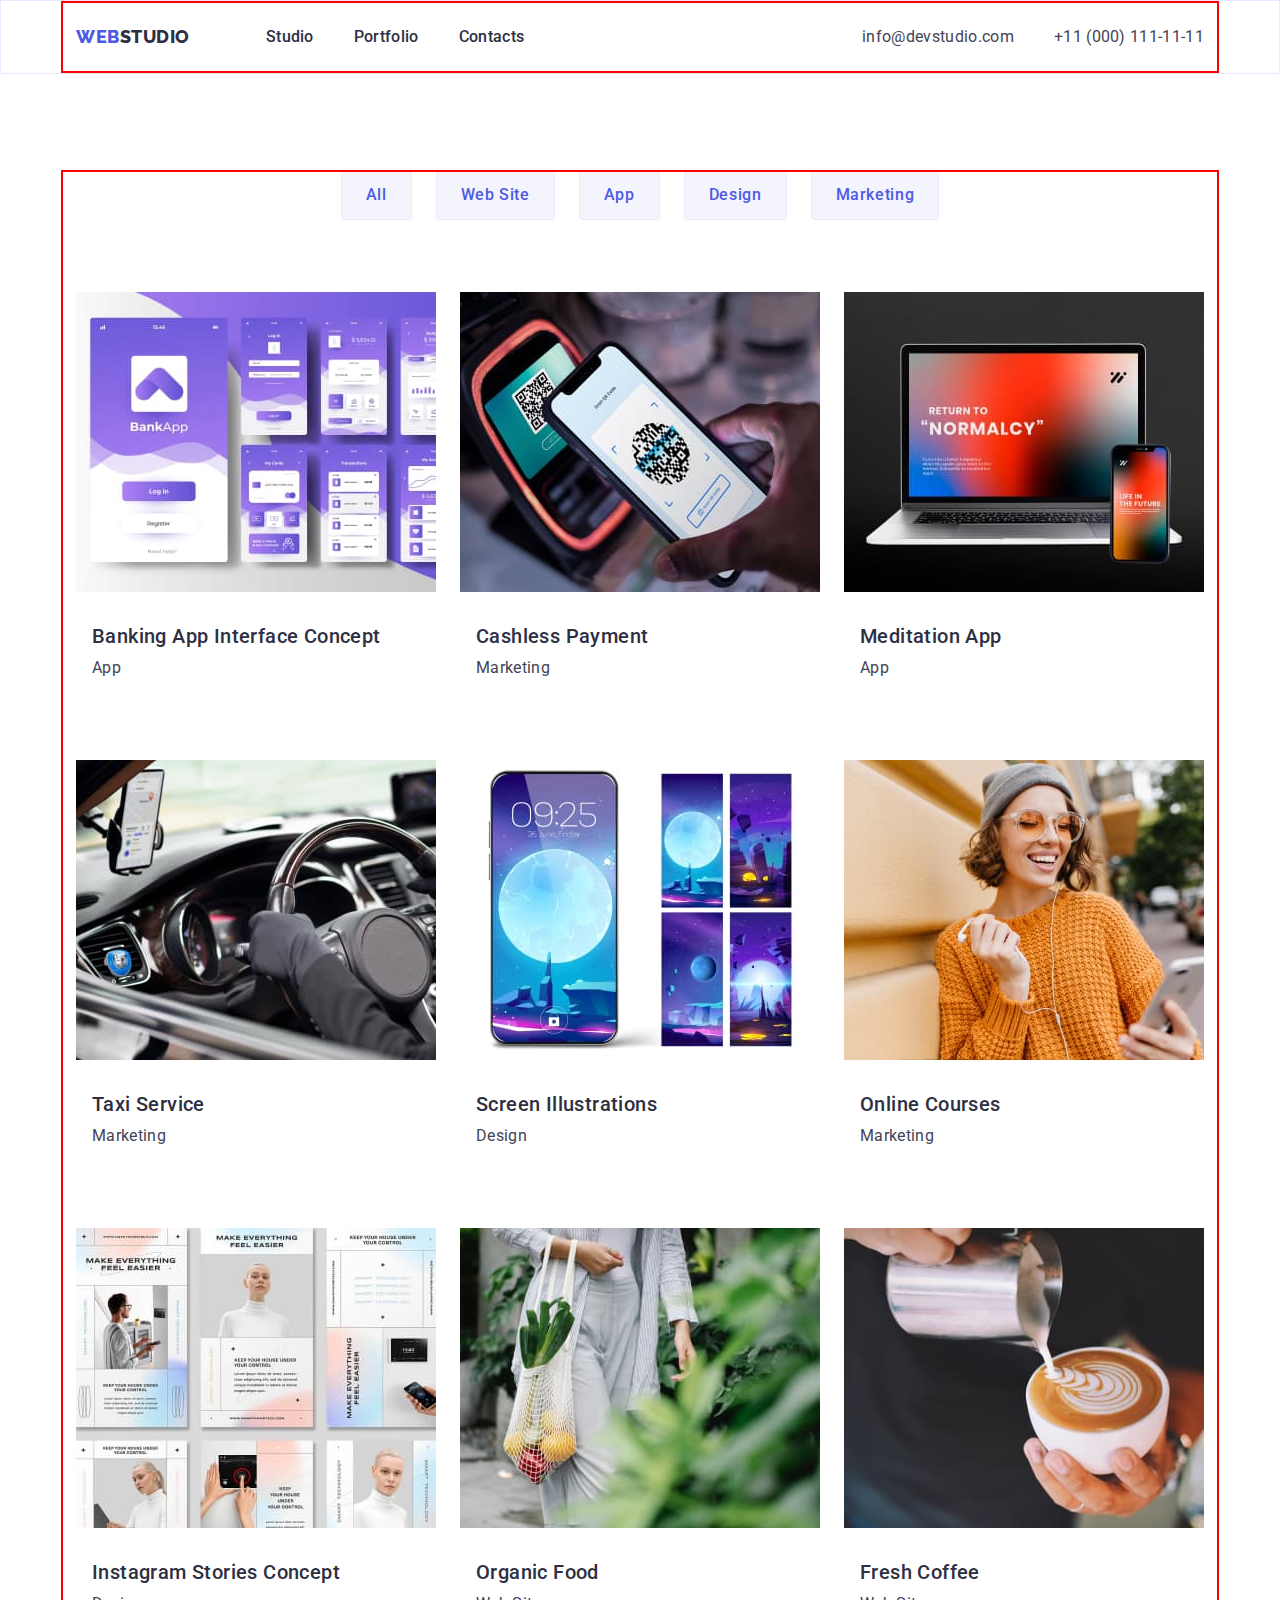
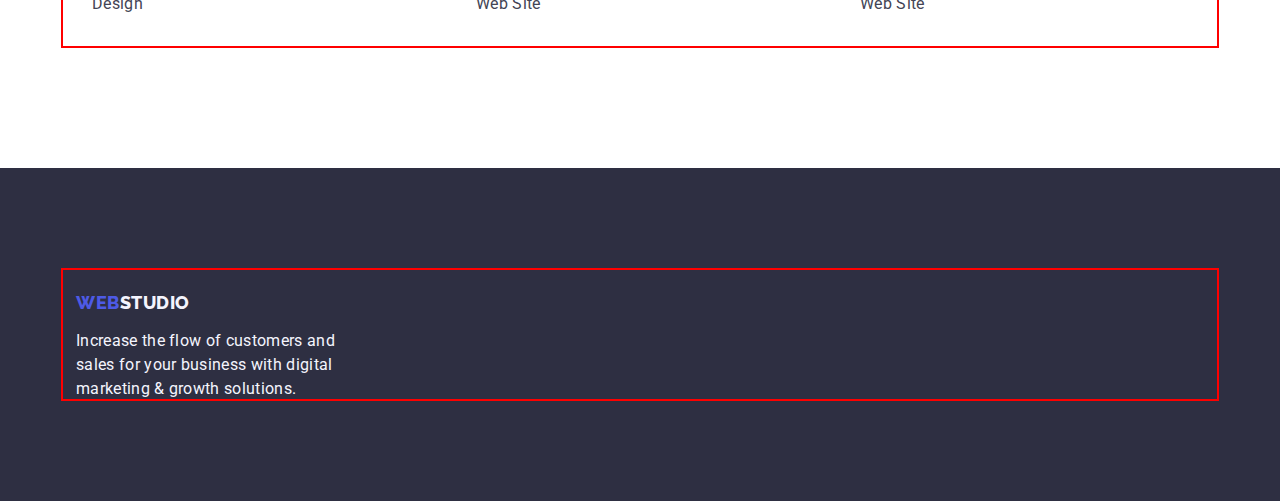
==== commit 6c613438: "Fixed HW v2" ====
--- a/portfolio.html
+++ b/portfolio.html
@@ -12,10 +12,10 @@
       rel="stylesheet"
     />
     <link
-      rel="stylesheet"
       href="
 https://cdn.jsdelivr.net/npm/modern-normalize@2.0.0/modern-normalize.min.css
 "
+      rel="stylesheet"
     />
     <link rel="stylesheet" href="./css/styles.css" />
   </head>
--- a/css/styles.css
+++ b/css/styles.css
@@ -312,6 +312,8 @@
 
 .team-item{
     background-color: #FFFFFF;
+    border-radius: 0px 0px 4px 4px;
+    box-shadow: 0px 2px 1px 0px rgba(46, 47, 66, 0.08), 0px 1px 1px 0px rgba(46, 47, 66, 0.16), 0px 1px 6px 0px rgba(46, 47, 66, 0.08)
 }
 
 
@@ -337,6 +339,8 @@
 
 .team-wraper{
     padding: 32px 16px;
+     
+    
 }
 
 .team-name {
@@ -421,6 +425,7 @@
 .example-item-wrape {
     padding: 32px 16px;
     border: 1px solid var(--cornflower)
+    border-top: none;
 }
 
 .examle-item-topic{
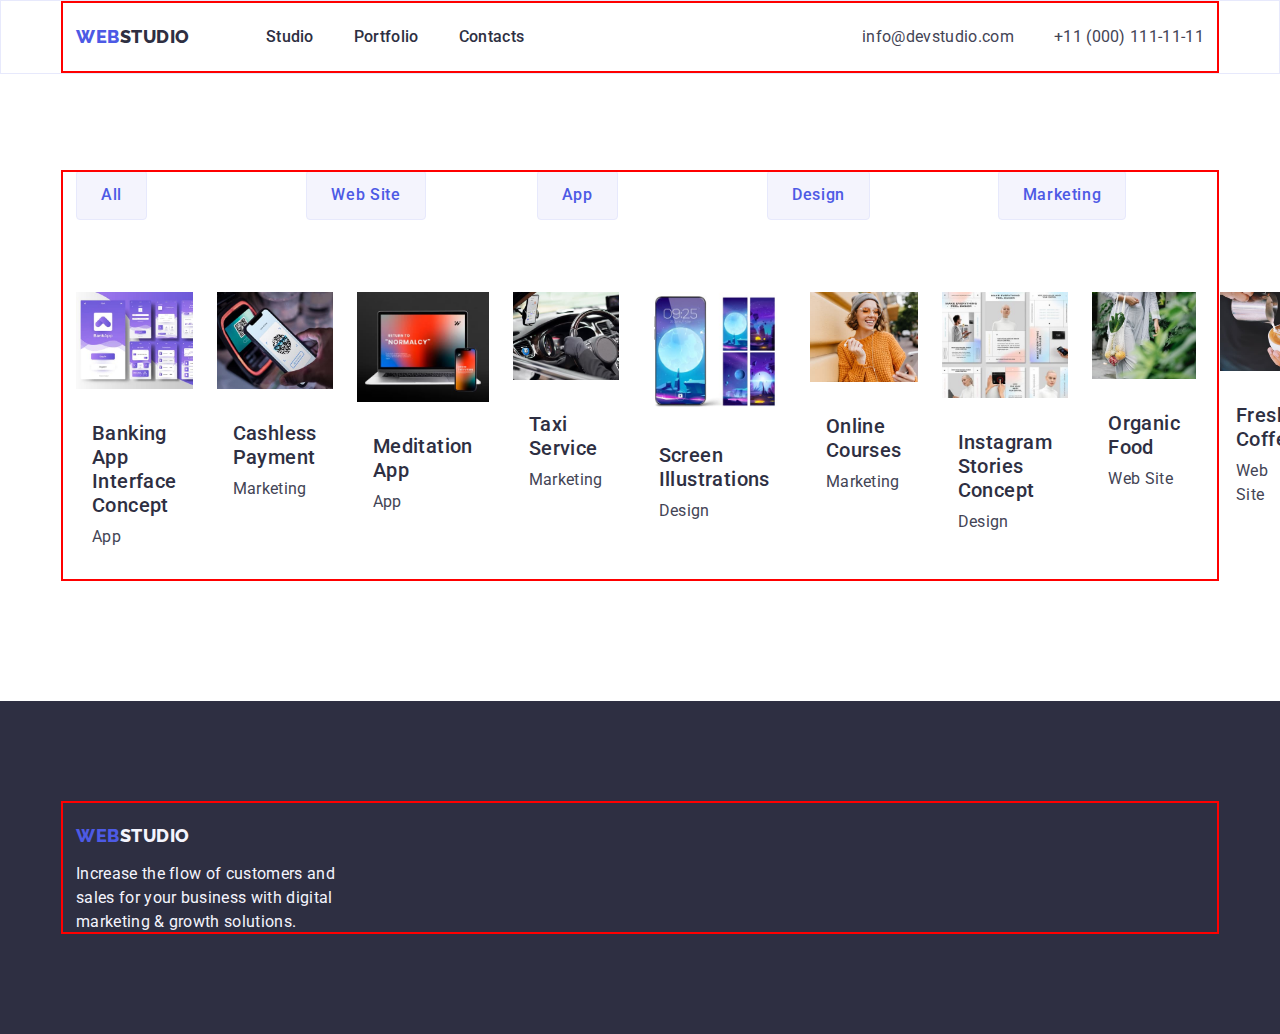
==== commit 812ee626: "123" ====
--- a/portfolio.html
+++ b/portfolio.html
@@ -12,9 +12,7 @@
       rel="stylesheet"
     />
     <link
-      href="
-https://cdn.jsdelivr.net/npm/modern-normalize@2.0.0/modern-normalize.min.css
-"
+      href="https://cdn.jsdelivr.net/npm/modern-normalize@2.0.0/modern-normalize.min.css"
       rel="stylesheet"
     />
     <link rel="stylesheet" href="./css/styles.css" />
--- a/css/styles.css
+++ b/css/styles.css
@@ -18,7 +18,7 @@
     /* others */
 
     --btn-border-radsus: 4px;
-    --indend: 24px;
+    --indent: 24px;
     --items: 4;
 }
 
@@ -102,12 +102,11 @@
 
 .card-set {
     display: flex;
-    flex-wrap: wrap;
-    gap: var(--indent, 24px);
+    gap: var(--indent);
 }
 
 .card-set-items{
-    flex-basis: calc((100% - var(--indent, 24px)) * (var(--items, 4) -1) / var(--items, 4));
+    flex-basis: calc((100% - var(--indent)) * (var(--items) - 1) / (var(--items)));
 }
 
 
@@ -227,6 +226,10 @@
     background: var(--sekondory-background);
     text-align: center;
     padding: 188px 0;
+
+    
+   
+
 }
 
 .hero-topic{
@@ -424,7 +427,7 @@
 
 .example-item-wrape {
     padding: 32px 16px;
-    border: 1px solid var(--cornflower)
+    border: 1px solid #e7e9fc
     border-top: none;
 }
 
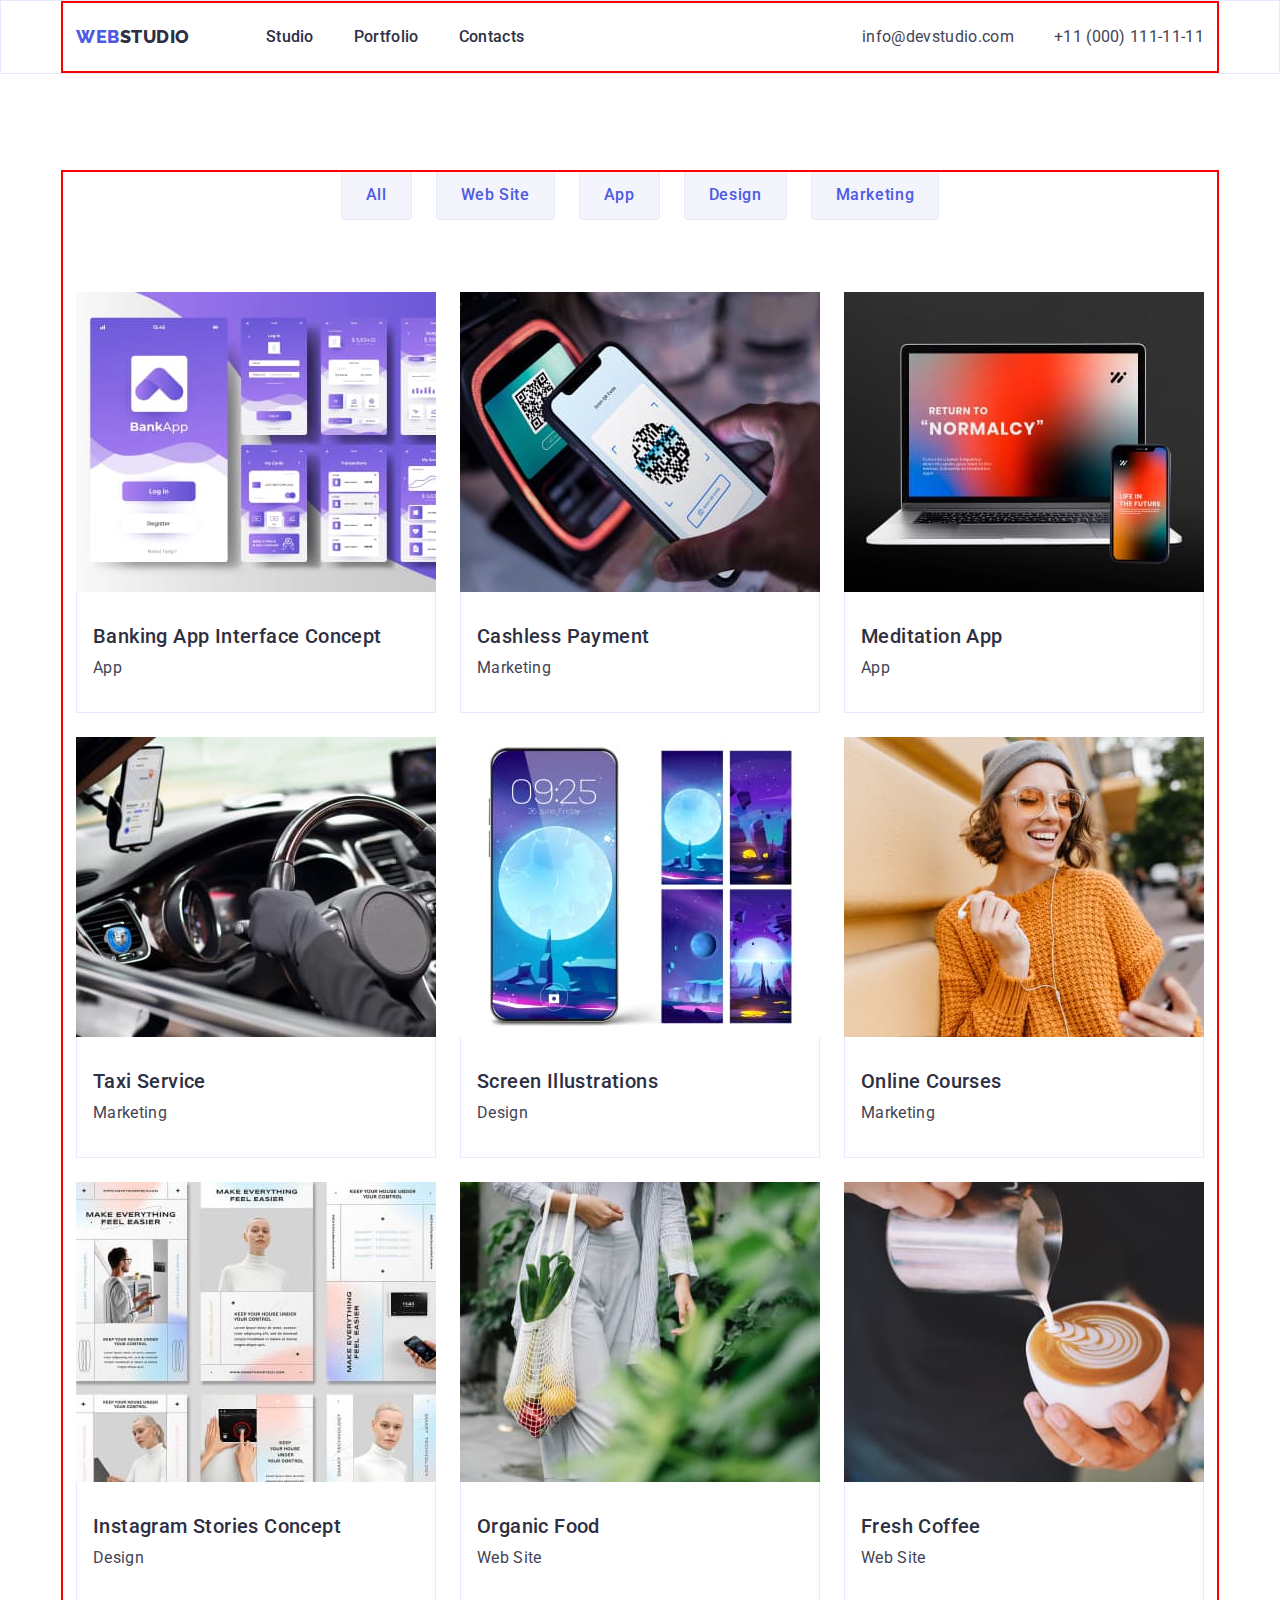
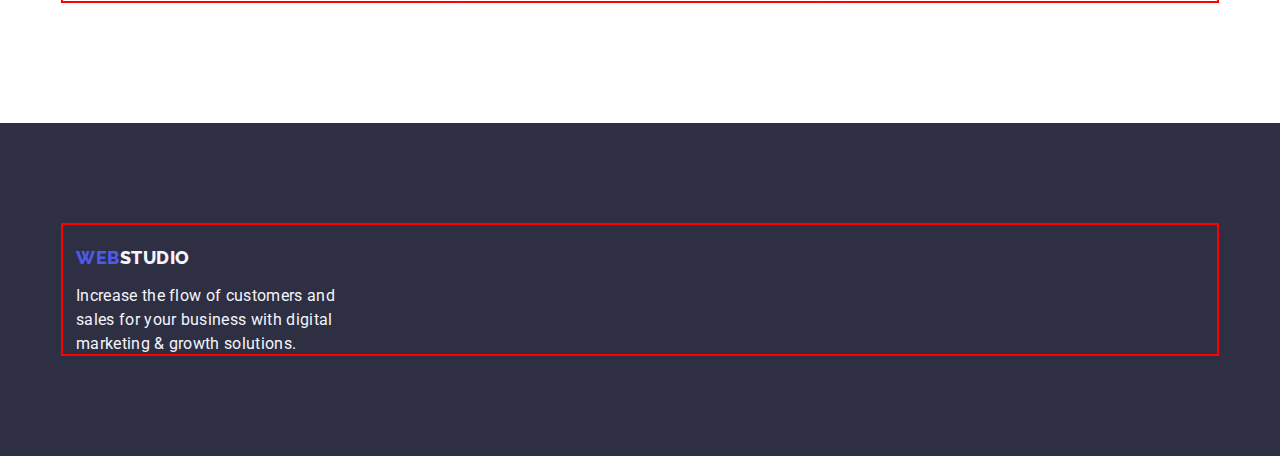
==== commit fb8daed2: "fixed hw3 v3" ====
--- a/portfolio.html
+++ b/portfolio.html
@@ -57,20 +57,20 @@
       <section class="portfolio-section">
         <div class="portfolio container">
           <h1 class="visually-hidden">Portfolio</h1>
-          <ul class="btn-list card-set">
-            <li class="btn-item card-set-items">
+          <ul class="btn-list">
+            <li class="btn-item">
               <button class="btn-menu" type="button">All</button>
             </li>
-            <li class="btn-item card-set-items">
+            <li class="btn-item">
               <button class="btn-menu" type="button">Web Site</button>
             </li>
-            <li class="btn-item card-set-items">
+            <li class="btn-item">
               <button class="btn-menu" type="button">App</button>
             </li>
-            <li class="btn-item card-set-items">
+            <li class="btn-item">
               <button class="btn-menu" type="button">Design</button>
             </li>
-            <li class="btn-item card-set-items">
+            <li class="btn-item">
               <button class="btn-menu" type="button">Marketing</button>
             </li>
           </ul>
--- a/css/styles.css
+++ b/css/styles.css
@@ -18,7 +18,7 @@
     /* others */
 
     --btn-border-radsus: 4px;
-    --indent: 24px;
+    --card-set-gap: 24px;
     --items: 4;
 }
 
@@ -101,12 +101,20 @@
 /* flex grid*/
 
 .card-set {
-    display: flex;
-    gap: var(--indent);
+    padding: 0;
+    margin: 0;
+    list-style: none;
+
+    display: flex;
+    flex-wrap: wrap;
+    margin-left: calc(-1 * var(--card-set-gap));
+    margin-top: calc(-1 * var(--card-set-gap));
 }
 
 .card-set-items{
-    flex-basis: calc((100% - var(--indent)) * (var(--items) - 1) / (var(--items)));
+    flex-basis: calc(100% / var(--items) - var(--card-set-gap));
+    margin-left: var(--card-set-gap);
+    margin-top: var(--card-set-gap);
 }
 
 
@@ -227,9 +235,6 @@
     text-align: center;
     padding: 188px 0;
 
-    
-   
-
 }
 
 .hero-topic{
@@ -370,11 +375,11 @@
 }
 
 .logo-footer{
+    display: inline-block;
     color:#f4f4fd;
 }
 
 .indent-footer-logo {
-    display: inline-block;
     padding-bottom: 0;
     margin-bottom: 16px;
 }
@@ -383,18 +388,17 @@
 
 /* ================= PORTFOLIO =====================*/
 .btn-list {
-    --items: 5;
+    display: flex;
     justify-content: center;
+    gap: 24px;
     align-items: center;
     margin-bottom: 72px;
 }
 
 .btn-menu{
-
     min-width: 69px;
     min-height: 48px;
     padding: 12px 24px;
-
 
     border-radius: var(--btn-border-radsus);
     border: 1px solid var(--cornflower);
@@ -422,13 +426,17 @@
 
 .example-list {
     --items: 3;
-    row-gap: 48px;
 }
 
 .example-item-wrape {
     padding: 32px 16px;
-    border: 1px solid #e7e9fc
+    border: 1px solid #e7e9fc;
     border-top: none;
+    
+}
+
+.example-item {
+    display: inline-block;
 }
 
 .examle-item-topic{
